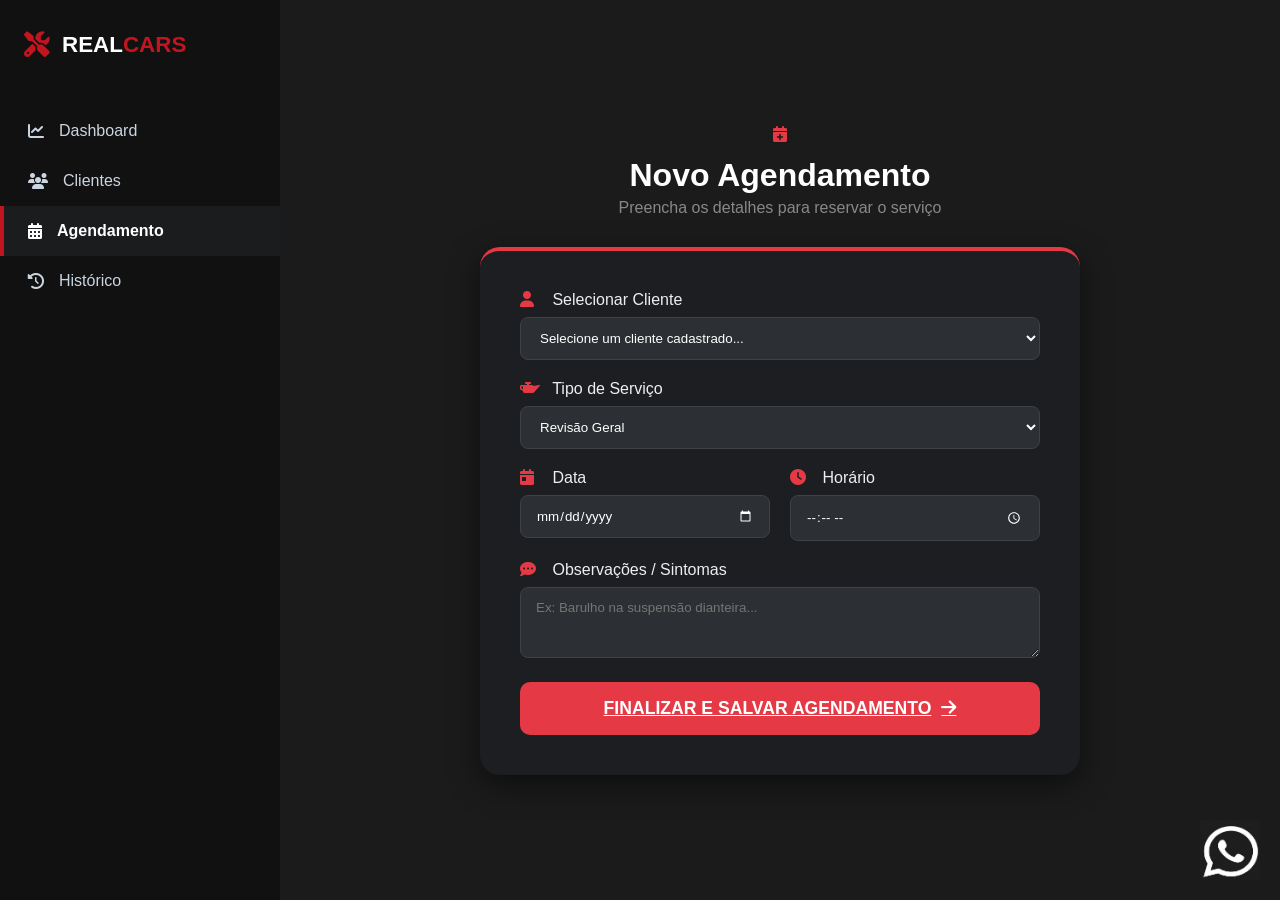
==== agendamento.html @ e295b148 "sei la" ====
<!DOCTYPE html>
<html lang="pt-br">
<head>
    <meta charset="UTF-8">
    <meta name="viewport" content="width=device-width, initial-scale=1.0">
    <title>Agendar Serviço - REAL CARS</title>
    <link rel="stylesheet" href="sidebar.css">
    <link rel="stylesheet" href="agendamento.css">
    <link rel="stylesheet" href="https://cdnjs.cloudflare.com/ajax/libs/font-awesome/6.4.0/css/all.min.css">
</head>
<body>
    <nav class="sidebar">
        <div class="logo-text-container">
            <i class="fas fa-tools logo-icon-red"></i>
            <h2>REAL<span>CARS</span></h2>
        </div>

        <ul>
            <li><a href="index.html"><i class="fas fa-chart-line"></i> Dashboard</a></li>
            <li><a href="cadastro.html"><i class="fas fa-users"></i> Clientes</a></li>
            <li><a href="agendamento.html" class="active"><i class="fas fa-calendar-alt"></i> Agendamento</a></li>
            <li><a href="historico.html"><i class="fas fa-history"></i> Histórico</a></li>
        </ul>
    </nav>

    <main>
        <div class="agendamento-content">
            <div class="header-page">
                <i class="fas fa-calendar-plus header-icon"></i>
                <h1>Novo Agendamento</h1>
                <p>Preencha os detalhes para reservar o serviço</p>
            </div>
            
            <div class="box-agendar">
                <div class="form-group">
                    <label><i class="fas fa-user"></i> Selecionar Cliente</label>
                    <select>
                        <option value="">Selecione um cliente cadastrado...</option>
                        <option>João Silva (Civic - PLK9090)</option>
                        <option>Maria Oliveira (Onix - ABC1234)</option>
                        <option>Murilo Grando (Fusca - AJI6154)</option>
                        <option>Arthur José (Porshe Cayene - RICH3647)</option>
                        <option>Maria Oliveira (Amarok - bomb6478)</option>
                    </select>
                </div>

                <div class="form-group">
                    <label><i class="fas fa-oil-can"></i> Tipo de Serviço</label>
                    <select>
                        <option>Revisão Geral</option>
                        <option>Troca de Óleo</option>
                        <option>Alinhamento e Balanceamento</option>
                        <option>Sistema de Freios</option>
                        <option>Outros (Descrever abaixo)</option>
                    </select>
                </div>

                <div class="form-row">
                    <div class="form-group">
                        <label><i class="fas fa-calendar-day"></i> Data</label>
                        <input type="date">
                    </div>
                    <div class="form-group">
                        <label><i class="fas fa-clock"></i> Horário</label>
                        <input type="time">
                    </div>
                </div>

                <div class="form-group">
                    <label><i class="fas fa-comment-dots"></i> Observações / Sintomas</label>
                    <textarea rows="3" placeholder="Ex: Barulho na suspensão dianteira..."></textarea>
                </div>

               <a href="historico.html" class="btn-confirmar">
    FINALIZAR E SALVAR AGENDAMENTO <i class="fas fa-arrow-right"></i>
</a>
            </div>
        </div>
    </main>
</body>
</html>
<a href="https://wa.me/5542999809581" target="_blank">
    <img src="unnamed.jpg" class="whatsapp-float" alt="WhatsApp">
</a>
---- sidebar.css ----
/* Configuração da Barra Lateral */
.sidebar {
    width: 280px;
    height: 100vh;
    background-color: #111111; /* Preto total igual à sua página clientes */
    padding: 2rem 0;
    position: fixed;
    left: 0;
    top: 0;
    display: flex;
    flex-direction: column;
}

/* Logo: Ícone + REALCARS */
.logo-text-container {
    display: flex;
    align-items: center;
    gap: 12px;
    padding: 0 1.5rem;
    margin-bottom: 3rem;
}

.logo-icon-red {
    color: #c31520; /* Vermelho padrão */
    font-size: 1.6rem;
}

.sidebar h2 {
    color: white;
    font-size: 1.4rem;
    font-family: sans-serif;
    margin: 0;
}

.sidebar h2 span {
    color: #c31520;
}

/* Links do Menu */
.sidebar ul {
    list-style: none;
    padding: 0;
}

.sidebar a {
    display: flex;
    align-items: center;
    gap: 15px;
    color: #cbd5e1;
    text-decoration: none;
    padding: 1rem 1.5rem;
    font-family: sans-serif;
    border-left: 4px solid transparent; /* Reserva espaço para a borda */
    transition: 0.3s;
}

/* Efeito Hover */
.sidebar a:hover {
    background-color: rgba(255, 255, 255, 0.05);
    color: #fff;
}

/* ESTADO ATIVO (O que você quer em todas) */
.sidebar a.active {
    background-color: #1a1c1e; /* Fundo do item selecionado */
    color: #ffffff !important;
    font-weight: bold;
    border-left: 4px solid #c31520; /* Bordinha vermelha reta na esquerda */
}
---- agendamento.css ----
* {
    margin: 0;
    padding: 0;
    box-sizing: border-box;
    font-family: 'Segoe UI', Tahoma, Geneva, Verdana, sans-serif;
}

body {
    background-color: #1b1b1b; /* Fundo escuro igual ao cadastro */
    color: white;
    display: flex;
}

main {
    margin-left: 280px; /* Espaço da sidebar */
    width: calc(100% - 280px);
    min-height: 100vh;
    display: flex;
    justify-content: center;
    align-items: center;
    padding: 40px;
}

.agendamento-content {
    width: 100%;
    max-width: 600px;
}

/* Cabeçalho */
.header-page {
    text-align: center;
    margin-bottom: 30px;
}

.header-icon {
    font-family: 'Poppins', sans-serif;
    color: #e63946;
    margin-bottom: 15px;
}

.header-page h1 {
    font-family: 'Inter', sans-serif;
    margin-bottom: 5px;
}

.header-page p {
    color: #888;
    font-size: 1rem;
}

/* Card Principal */
.box-agendar {
    background-color: #1c1e21;
    padding: 40px;
    border-radius: 20px;
    border-top: 4px solid #e63946; /* Borda iluminada igual ao cadastro */
    box-shadow: 0 10px 30px rgba(0, 0, 0, 0.5);
}

/* Campos de Formulário */
.form-group {
    margin-bottom: 20px;
}

.form-group label {
    display: block;
    margin-bottom: 8px;
    color: #eee;
    font-weight: 500;
}

.form-group label i {
    color: #e63946;
    margin-right: 8px;
    width: 20px;
}

.form-group input, 
.form-group select, 
.form-group textarea {
    width: 100%;
    padding: 12px 15px;
    background-color: #2c2f33;
    border: 1px solid #3e4247;
    border-radius: 8px;
    color: white;
    outline: none;
    transition: 0.3s;
}

.form-group input:focus, 
.form-group select:focus, 
.form-group textarea:focus {
    border-color: #e63946;
    background-color: #35393e;
}

/* Linha Dupla (Data e Hora) */
.form-row {
    display: flex;
    gap: 20px;
}

.form-row .form-group {
    flex: 1;
}

/* Botão de Confirmação */
.btn-confirmar {
    width: 100%;
    padding: 16px;
    background-color: #e63946;
    color: white;
    border: none;
    border-radius: 10px;
    font-size: 1.1rem;
    font-weight: bold;
    cursor: pointer;
    transition: 0.3s;
    display: flex;
    justify-content: center;
    align-items: center;
    gap: 10px;
    margin-top: 10px;
    text-transform: uppercase;
}

.btn-confirmar:hover {
    background-color: #ff4d5a;
    transform: translateY(-2px);
    box-shadow: 0 5px 15px rgba(230, 57, 70, 0.4);
}

/* Ajuste para inputs de data/hora no dark mode */
input[type="date"]::-webkit-calendar-picker-indicator,
input[type="time"]::-webkit-calendar-picker-indicator {
    filter: invert(1);
    cursor: pointer;
}
@keyframes fadeIn {
    from {
        opacity: 0;
        transform: translateY(20px);
        filter: blur(4px);
    }
    to {
        opacity: 1;
        transform: translateY(0);
        filter: blur(0);
    }
}

.agendamento-content {
    animation: fadeIn 0.6s ease-in-out forwards;
}

.form-group,
.form-row,
.btn-confirmar {
    opacity: 0;
    animation: fadeIn 0.5s ease-in-out forwards;
}


.form-group:nth-child(1) { animation-delay: 0.1s; }
.form-group:nth-child(2) { animation-delay: 0.2s; }
.form-row { animation-delay: 0.3s; }
.form-group:nth-child(4) { animation-delay: 0.4s; }
.btn-confirmar { animation-delay: 0.5s; }

.whatsapp-float {
    position: fixed;
    bottom: 20px;
    right: 20px;
    width: 60px;
    height: 60px;
    z-index: 9999;
    cursor: pointer;
    transition: 0.3s;
}

.whatsapp-float:hover {
    transform: scale(1.1);
}
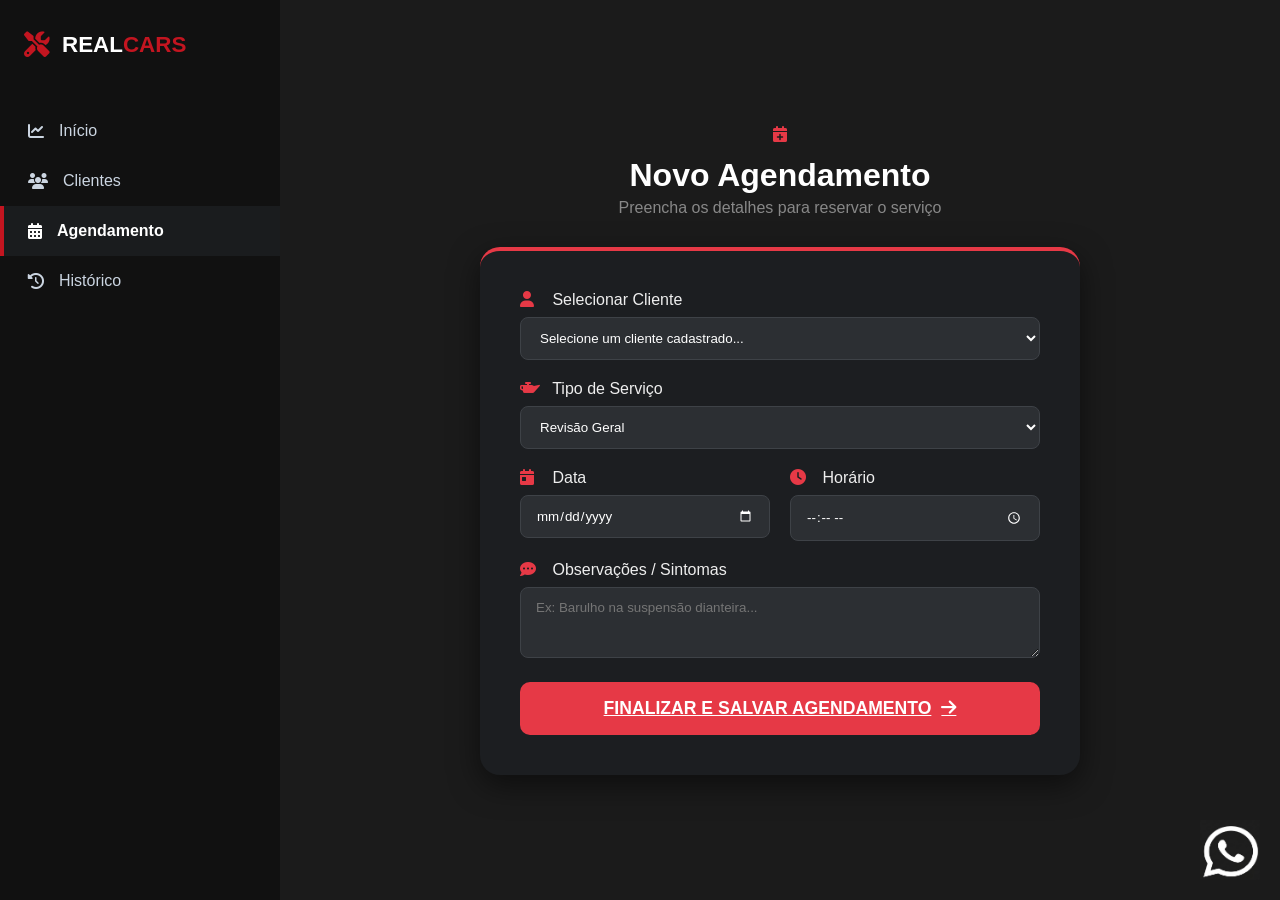
==== commit 2089eb80: "inicio" ====
--- a/agendamento.html
+++ b/agendamento.html
@@ -16,7 +16,7 @@
         </div>
 
         <ul>
-            <li><a href="index.html"><i class="fas fa-chart-line"></i> Dashboard</a></li>
+            <li><a href="index.html"><i class="fas fa-chart-line"></i> Início</a></li>
             <li><a href="cadastro.html"><i class="fas fa-users"></i> Clientes</a></li>
             <li><a href="agendamento.html" class="active"><i class="fas fa-calendar-alt"></i> Agendamento</a></li>
             <li><a href="historico.html"><i class="fas fa-history"></i> Histórico</a></li>
--- a/sidebar.css
+++ b/sidebar.css
@@ -1,8 +1,7 @@
-/* Configuração da Barra Lateral */
 .sidebar {
     width: 280px;
     height: 100vh;
-    background-color: #111111; /* Preto total igual à sua página clientes */
+    background-color: #111111;
     padding: 2rem 0;
     position: fixed;
     left: 0;
@@ -11,7 +10,6 @@
     flex-direction: column;
 }
 
-/* Logo: Ícone + REALCARS */
 .logo-text-container {
     display: flex;
     align-items: center;
@@ -21,7 +19,7 @@
 }
 
 .logo-icon-red {
-    color: #c31520; /* Vermelho padrão */
+    color: #c31520;
     font-size: 1.6rem;
 }
 
@@ -36,7 +34,6 @@
     color: #c31520;
 }
 
-/* Links do Menu */
 .sidebar ul {
     list-style: none;
     padding: 0;
@@ -50,20 +47,18 @@
     text-decoration: none;
     padding: 1rem 1.5rem;
     font-family: sans-serif;
-    border-left: 4px solid transparent; /* Reserva espaço para a borda */
+    border-left: 4px solid transparent;
     transition: 0.3s;
 }
 
-/* Efeito Hover */
 .sidebar a:hover {
     background-color: rgba(255, 255, 255, 0.05);
     color: #fff;
 }
 
-/* ESTADO ATIVO (O que você quer em todas) */
 .sidebar a.active {
-    background-color: #1a1c1e; /* Fundo do item selecionado */
+    background-color: #1a1c1e;
     color: #ffffff !important;
     font-weight: bold;
-    border-left: 4px solid #c31520; /* Bordinha vermelha reta na esquerda */
-}+    border-left: 4px solid #c31520;
+}
--- a/agendamento.css
+++ b/agendamento.css
@@ -2,17 +2,17 @@
     margin: 0;
     padding: 0;
     box-sizing: border-box;
-    font-family: 'Segoe UI', Tahoma, Geneva, Verdana, sans-serif;
+    font-family: 'Inter', sans-serif;
 }
 
 body {
-    background-color: #1b1b1b; /* Fundo escuro igual ao cadastro */
+    background-color: #1b1b1b;
     color: white;
     display: flex;
 }
 
 main {
-    margin-left: 280px; /* Espaço da sidebar */
+    margin-left: 280px;
     width: calc(100% - 280px);
     min-height: 100vh;
     display: flex;
@@ -24,9 +24,9 @@
 .agendamento-content {
     width: 100%;
     max-width: 600px;
+    animation: fadeIn 0.6s ease-in-out forwards;
 }
 
-/* Cabeçalho */
 .header-page {
     text-align: center;
     margin-bottom: 30px;
@@ -40,6 +40,7 @@
 
 .header-page h1 {
     font-family: 'Inter', sans-serif;
+    font-weight: 700;
     margin-bottom: 5px;
 }
 
@@ -48,16 +49,14 @@
     font-size: 1rem;
 }
 
-/* Card Principal */
 .box-agendar {
     background-color: #1c1e21;
     padding: 40px;
     border-radius: 20px;
-    border-top: 4px solid #e63946; /* Borda iluminada igual ao cadastro */
+    border-top: 4px solid #e63946;
     box-shadow: 0 10px 30px rgba(0, 0, 0, 0.5);
 }
 
-/* Campos de Formulário */
 .form-group {
     margin-bottom: 20px;
 }
@@ -75,8 +74,8 @@
     width: 20px;
 }
 
-.form-group input, 
-.form-group select, 
+.form-group input,
+.form-group select,
 .form-group textarea {
     width: 100%;
     padding: 12px 15px;
@@ -88,14 +87,13 @@
     transition: 0.3s;
 }
 
-.form-group input:focus, 
-.form-group select:focus, 
+.form-group input:focus,
+.form-group select:focus,
 .form-group textarea:focus {
     border-color: #e63946;
     background-color: #35393e;
 }
 
-/* Linha Dupla (Data e Hora) */
 .form-row {
     display: flex;
     gap: 20px;
@@ -105,7 +103,6 @@
     flex: 1;
 }
 
-/* Botão de Confirmação */
 .btn-confirmar {
     width: 100%;
     padding: 16px;
@@ -131,12 +128,12 @@
     box-shadow: 0 5px 15px rgba(230, 57, 70, 0.4);
 }
 
-/* Ajuste para inputs de data/hora no dark mode */
 input[type="date"]::-webkit-calendar-picker-indicator,
 input[type="time"]::-webkit-calendar-picker-indicator {
     filter: invert(1);
     cursor: pointer;
 }
+
 @keyframes fadeIn {
     from {
         opacity: 0;
@@ -150,10 +147,6 @@
     }
 }
 
-.agendamento-content {
-    animation: fadeIn 0.6s ease-in-out forwards;
-}
-
 .form-group,
 .form-row,
 .btn-confirmar {
@@ -161,12 +154,25 @@
     animation: fadeIn 0.5s ease-in-out forwards;
 }
 
+.form-group:nth-child(1) {
+    animation-delay: 0.1s;
+}
 
-.form-group:nth-child(1) { animation-delay: 0.1s; }
-.form-group:nth-child(2) { animation-delay: 0.2s; }
-.form-row { animation-delay: 0.3s; }
-.form-group:nth-child(4) { animation-delay: 0.4s; }
-.btn-confirmar { animation-delay: 0.5s; }
+.form-group:nth-child(2) {
+    animation-delay: 0.2s;
+}
+
+.form-row {
+    animation-delay: 0.3s;
+}
+
+.form-group:nth-child(4) {
+    animation-delay: 0.4s;
+}
+
+.btn-confirmar {
+    animation-delay: 0.5s;
+}
 
 .whatsapp-float {
     position: fixed;
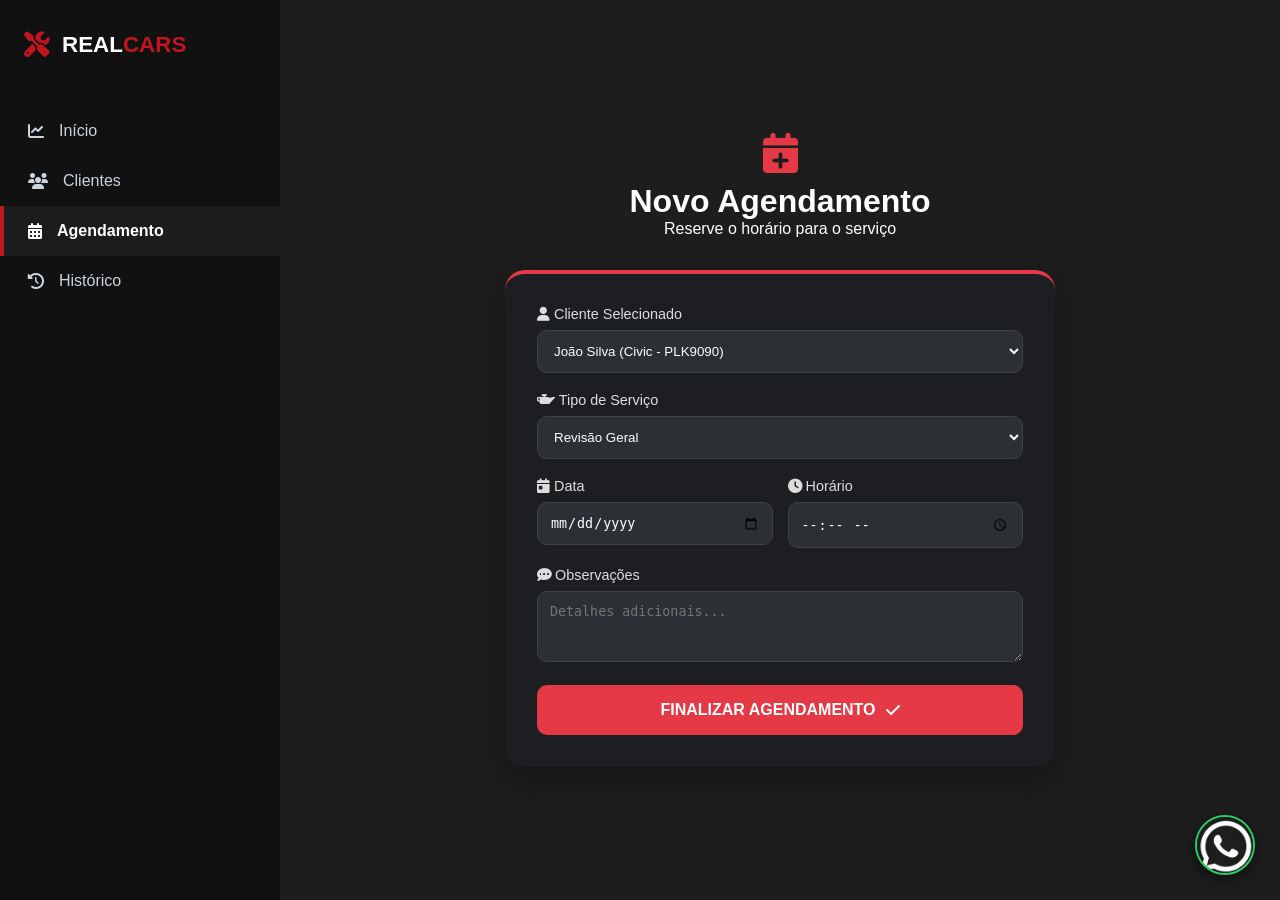
==== commit 1e2a6298: "testefront" ====
--- a/agendamento.html
+++ b/agendamento.html
@@ -5,6 +5,7 @@
     <meta name="viewport" content="width=device-width, initial-scale=1.0">
     <title>Agendar Serviço - REAL CARS</title>
     <link rel="stylesheet" href="sidebar.css">
+    <link rel="stylesheet" href="style.css">
     <link rel="stylesheet" href="agendamento.css">
     <link rel="stylesheet" href="https://cdnjs.cloudflare.com/ajax/libs/font-awesome/6.4.0/css/all.min.css">
 </head>
@@ -14,7 +15,6 @@
             <i class="fas fa-tools logo-icon-red"></i>
             <h2>REAL<span>CARS</span></h2>
         </div>
-
         <ul>
             <li><a href="index.html"><i class="fas fa-chart-line"></i> Início</a></li>
             <li><a href="cadastro.html"><i class="fas fa-users"></i> Clientes</a></li>
@@ -28,19 +28,15 @@
             <div class="header-page">
                 <i class="fas fa-calendar-plus header-icon"></i>
                 <h1>Novo Agendamento</h1>
-                <p>Preencha os detalhes para reservar o serviço</p>
+                <p>Reserve o horário para o serviço</p>
             </div>
             
             <div class="box-agendar">
                 <div class="form-group">
-                    <label><i class="fas fa-user"></i> Selecionar Cliente</label>
+                    <label><i class="fas fa-user"></i> Cliente Selecionado</label>
                     <select>
-                        <option value="">Selecione um cliente cadastrado...</option>
                         <option>João Silva (Civic - PLK9090)</option>
                         <option>Maria Oliveira (Onix - ABC1234)</option>
-                        <option>Murilo Grando (Fusca - AJI6154)</option>
-                        <option>Arthur José (Porshe Cayene - RICH3647)</option>
-                        <option>Maria Oliveira (Amarok - bomb6478)</option>
                     </select>
                 </div>
 
@@ -49,9 +45,7 @@
                     <select>
                         <option>Revisão Geral</option>
                         <option>Troca de Óleo</option>
-                        <option>Alinhamento e Balanceamento</option>
-                        <option>Sistema de Freios</option>
-                        <option>Outros (Descrever abaixo)</option>
+                        <option>Freios</option>
                     </select>
                 </div>
 
@@ -67,18 +61,19 @@
                 </div>
 
                 <div class="form-group">
-                    <label><i class="fas fa-comment-dots"></i> Observações / Sintomas</label>
-                    <textarea rows="3" placeholder="Ex: Barulho na suspensão dianteira..."></textarea>
+                    <label><i class="fas fa-comment-dots"></i> Observações</label>
+                    <textarea rows="3" placeholder="Detalhes adicionais..."></textarea>
                 </div>
 
-               <a href="historico.html" class="btn-confirmar">
-    FINALIZAR E SALVAR AGENDAMENTO <i class="fas fa-arrow-right"></i>
-</a>
+                <a href="historico.html" class="btn-confirmar">
+                    FINALIZAR AGENDAMENTO <i class="fas fa-check"></i>
+                </a>
             </div>
         </div>
     </main>
+
+    <a href="https://wa.me/5542999809581" target="_blank">
+        <img src="unnamed.jpg" class="whatsapp-float" alt="WhatsApp">
+    </a>
 </body>
-</html>
-<a href="https://wa.me/5542999809581" target="_blank">
-    <img src="unnamed.jpg" class="whatsapp-float" alt="WhatsApp">
-</a>
+</html>
--- a/sidebar.css
+++ b/sidebar.css
@@ -8,6 +8,7 @@
     top: 0;
     display: flex;
     flex-direction: column;
+    z-index: 1000;
 }
 
 .logo-text-container {
@@ -18,26 +19,10 @@
     margin-bottom: 3rem;
 }
 
-.logo-icon-red {
-    color: #c31520;
-    font-size: 1.6rem;
-}
-
-.sidebar h2 {
-    color: white;
-    font-size: 1.4rem;
-    font-family: sans-serif;
-    margin: 0;
-}
-
-.sidebar h2 span {
-    color: #c31520;
-}
-
-.sidebar ul {
-    list-style: none;
-    padding: 0;
-}
+.logo-icon-red { color: #c31520; font-size: 1.6rem; }
+.sidebar h2 { color: white; font-size: 1.4rem; margin: 0; }
+.sidebar h2 span { color: #c31520; }
+.sidebar ul { list-style: none; padding: 0; }
 
 .sidebar a {
     display: flex;
@@ -46,19 +31,35 @@
     color: #cbd5e1;
     text-decoration: none;
     padding: 1rem 1.5rem;
-    font-family: sans-serif;
     border-left: 4px solid transparent;
     transition: 0.3s;
 }
 
-.sidebar a:hover {
-    background-color: rgba(255, 255, 255, 0.05);
-    color: #fff;
-}
+.sidebar a:hover { background-color: rgba(255, 255, 255, 0.05); color: #fff; }
+.sidebar a.active { background-color: #1a1c1e; color: #ffffff !important; border-left: 4px solid #c31520; font-weight: bold; }
 
-.sidebar a.active {
-    background-color: #1a1c1e;
-    color: #ffffff !important;
-    font-weight: bold;
-    border-left: 4px solid #c31520;
-}
+@media (max-width: 768px) {
+    .sidebar {
+        width: 100% !important;
+        height: auto;
+        position: relative;
+        padding: 1rem 0;
+    }
+
+    .sidebar ul {
+        display: flex;
+        justify-content: center;
+        flex-wrap: wrap;
+    }
+
+    .sidebar a {
+        padding: 0.8rem;
+        font-size: 0.8rem;
+        flex-direction: column;
+        gap: 5px;
+        border-left: none;
+        border-bottom: 3px solid transparent;
+    }
+
+    .sidebar a.active { border-bottom: 3px solid #c31520; }
+}
--- a/style.css
+++ b/style.css
@@ -0,0 +1,173 @@
+* { 
+    margin: 0; 
+    padding: 0; 
+    box-sizing: border-box; 
+}
+
+body { 
+    font-family: 'Segoe UI', Arial, sans-serif; 
+    background-color: #1d1d1d;
+    color: white;
+    display: flex; 
+    min-height: 100vh;
+}
+
+main {
+    margin-left: 280px; 
+    width: calc(100% - 280px);
+    padding: 3rem;
+    flex-grow: 1;
+    transition: all 0.3s ease;
+}
+
+.header-dashboard {
+    margin-bottom: 40px;
+    position: relative;
+}
+
+.header-dashboard h1 { 
+    color: #ffffff; 
+    font-size: 2.2rem;
+    margin-bottom: 5px; 
+}
+
+.header-dashboard p {
+    color: #888;
+}
+
+/* CARDS RESPONSIVOS */
+.dashboard-cards { 
+    display: flex; 
+    gap: 25px; 
+    flex-wrap: wrap; 
+}
+
+.card {
+    background: #1c1e21;
+    padding: 2.5rem 1.5rem;
+    border-radius: 20px;
+    flex: 1;
+    min-width: 280px;
+    text-align: center;
+    position: relative;
+    transition: all 0.4s cubic-bezier(0.175, 0.885, 0.32, 1.275);
+    border-top: 4px solid #3b82f6;
+    box-shadow: 0 10px 20px rgba(0,0,0,0.3);
+    cursor: pointer;
+}
+
+.card-icon {
+    font-size: 1.5rem;
+    margin-bottom: 15px;
+    opacity: 0.7;
+}
+
+.card h3 { 
+    color: #888; 
+    font-size: 0.85rem; 
+    text-transform: uppercase; 
+    letter-spacing: 1px;
+}
+
+.card span { 
+    font-size: 3.5rem; 
+    font-weight: 900; 
+    display: block; 
+    margin-top: 10px; 
+    color: #ffffff; 
+}
+
+.card-azul { border-top-color: #3b82f6; }
+.card-azul .card-icon { color: #3b82f6; }
+.card-amarelo { border-top-color: #f59e0b; }
+.card-amarelo .card-icon { color: #f59e0b; }
+.card-verde { border-top-color: #10b981; }
+.card-verde .card-icon { color: #10b981; }
+
+.card:hover {
+    transform: translateY(-10px);
+    background-color: #25282c;
+}
+
+.card-hover-detalhes {
+    position: absolute;
+    top: 105%;
+    left: 50%;
+    transform: translateX(-50%) translateY(10px);
+    width: 90%; 
+    background-color: #2c2f33;
+    border-radius: 12px;
+    box-shadow: 0 15px 30px rgba(0,0,0,0.5);
+    padding: 15px;
+    opacity: 0;
+    visibility: hidden;
+    transition: all 0.3s ease;
+    z-index: 999;
+    border: 1px solid #3e4247;
+}
+
+.card:hover .card-hover-detalhes {
+    opacity: 1;
+    visibility: visible;
+    transform: translateX(-50%) translateY(0px);
+}
+
+.card-hover-detalhes h4 { font-size: 0.7rem; color: #e63946; margin-bottom: 10px; text-transform: uppercase; }
+.card-hover-detalhes ul { list-style: none; text-align: left; }
+.card-hover-detalhes li { font-size: 0.85rem; color: #ddd; padding: 6px 0; border-bottom: 1px solid #3e4247; display: flex; align-items: center; gap: 8px; }
+
+/* --- AJUSTE DO WHATSAPP (CORRIGIDO) --- */
+.whatsapp-float {
+    position: fixed;
+    bottom: 25px;
+    right: 25px;
+    width: 60px;
+    height: 60px;
+    z-index: 9999;
+    border-radius: 50%;
+    object-fit: cover; /* Impede que a imagem estique */
+    box-shadow: 0 4px 15px rgba(0,0,0,0.5);
+    border: 2px solid #25d366;
+    transition: transform 0.3s ease;
+}
+
+.whatsapp-float:hover {
+    transform: scale(1.1);
+}
+
+.logo-top-right {
+    position: absolute;
+    top: 0;
+    right: 0;
+}
+
+.logo-top-right img {
+    width: 150px;
+    height: auto;
+}
+
+/* --- MEDIA QUERIES --- */
+@media (max-width: 1024px) {
+    main { padding: 2rem; }
+    .logo-top-right img { width: 120px; }
+}
+
+@media (max-width: 768px) {
+    body { flex-direction: column; }
+    main {
+        margin-left: 0 !important;
+        width: 100% !important;
+        padding: 1.5rem;
+    }
+    .logo-top-right {
+        position: static;
+        margin-bottom: 20px;
+        text-align: center;
+    }
+    .whatsapp-float {
+        width: 50px;
+        height: 50px;
+        bottom: 15px;
+        right: 15px;
+    }
+}
--- a/agendamento.css
+++ b/agendamento.css
@@ -1,190 +1,41 @@
-* {
-    margin: 0;
-    padding: 0;
-    box-sizing: border-box;
-    font-family: 'Inter', sans-serif;
-}
-
-body {
-    background-color: #1b1b1b;
-    color: white;
-    display: flex;
-}
-
 main {
-    margin-left: 280px;
-    width: calc(100% - 280px);
-    min-height: 100vh;
     display: flex;
     justify-content: center;
     align-items: center;
-    padding: 40px;
+    padding: 2rem;
 }
 
-.agendamento-content {
-    width: 100%;
-    max-width: 600px;
-    animation: fadeIn 0.6s ease-in-out forwards;
-}
+.agendamento-content { width: 100%; max-width: 550px; }
 
-.header-page {
-    text-align: center;
-    margin-bottom: 30px;
-}
-
-.header-icon {
-    font-family: 'Poppins', sans-serif;
-    color: #e63946;
-    margin-bottom: 15px;
-}
-
-.header-page h1 {
-    font-family: 'Inter', sans-serif;
-    font-weight: 700;
-    margin-bottom: 5px;
-}
-
-.header-page p {
-    color: #888;
-    font-size: 1rem;
-}
+.header-page { text-align: center; margin-bottom: 2rem; }
+.header-icon { color: #e63946; font-size: 2.5rem; margin-bottom: 10px; }
+.header-page h1 { color: white; font-size: 2rem; }
 
 .box-agendar {
     background-color: #1c1e21;
-    padding: 40px;
+    padding: 2rem;
     border-radius: 20px;
     border-top: 4px solid #e63946;
-    box-shadow: 0 10px 30px rgba(0, 0, 0, 0.5);
+    box-shadow: 0 10px 30px rgba(0,0,0,0.3);
 }
 
-.form-group {
-    margin-bottom: 20px;
+.form-group { margin-bottom: 1.2rem; }
+label { display: block; margin-bottom: 8px; color: #ddd; font-size: 0.9rem; }
+
+select, input, textarea {
+    width: 100%; padding: 12px; background-color: #2c2f33; 
+    border: 1px solid #3e4247; border-radius: 10px; color: white; outline: none;
 }
 
-.form-group label {
-    display: block;
-    margin-bottom: 8px;
-    color: #eee;
-    font-weight: 500;
+.form-row { display: flex; gap: 15px; }
+.form-row .form-group { flex: 1; }
+
+.btn-confirmar {
+    width: 100%; padding: 1rem; background-color: #e63946; color: white;
+    text-align: center; text-decoration: none; border-radius: 10px; 
+    font-weight: bold; display: flex; justify-content: center; align-items: center; gap: 10px;
 }
 
-.form-group label i {
-    color: #e63946;
-    margin-right: 8px;
-    width: 20px;
-}
-
-.form-group input,
-.form-group select,
-.form-group textarea {
-    width: 100%;
-    padding: 12px 15px;
-    background-color: #2c2f33;
-    border: 1px solid #3e4247;
-    border-radius: 8px;
-    color: white;
-    outline: none;
-    transition: 0.3s;
-}
-
-.form-group input:focus,
-.form-group select:focus,
-.form-group textarea:focus {
-    border-color: #e63946;
-    background-color: #35393e;
-}
-
-.form-row {
-    display: flex;
-    gap: 20px;
-}
-
-.form-row .form-group {
-    flex: 1;
-}
-
-.btn-confirmar {
-    width: 100%;
-    padding: 16px;
-    background-color: #e63946;
-    color: white;
-    border: none;
-    border-radius: 10px;
-    font-size: 1.1rem;
-    font-weight: bold;
-    cursor: pointer;
-    transition: 0.3s;
-    display: flex;
-    justify-content: center;
-    align-items: center;
-    gap: 10px;
-    margin-top: 10px;
-    text-transform: uppercase;
-}
-
-.btn-confirmar:hover {
-    background-color: #ff4d5a;
-    transform: translateY(-2px);
-    box-shadow: 0 5px 15px rgba(230, 57, 70, 0.4);
-}
-
-input[type="date"]::-webkit-calendar-picker-indicator,
-input[type="time"]::-webkit-calendar-picker-indicator {
-    filter: invert(1);
-    cursor: pointer;
-}
-
-@keyframes fadeIn {
-    from {
-        opacity: 0;
-        transform: translateY(20px);
-        filter: blur(4px);
-    }
-    to {
-        opacity: 1;
-        transform: translateY(0);
-        filter: blur(0);
-    }
-}
-
-.form-group,
-.form-row,
-.btn-confirmar {
-    opacity: 0;
-    animation: fadeIn 0.5s ease-in-out forwards;
-}
-
-.form-group:nth-child(1) {
-    animation-delay: 0.1s;
-}
-
-.form-group:nth-child(2) {
-    animation-delay: 0.2s;
-}
-
-.form-row {
-    animation-delay: 0.3s;
-}
-
-.form-group:nth-child(4) {
-    animation-delay: 0.4s;
-}
-
-.btn-confirmar {
-    animation-delay: 0.5s;
-}
-
-.whatsapp-float {
-    position: fixed;
-    bottom: 20px;
-    right: 20px;
-    width: 60px;
-    height: 60px;
-    z-index: 9999;
-    cursor: pointer;
-    transition: 0.3s;
-}
-
-.whatsapp-float:hover {
-    transform: scale(1.1);
-}
+@media (max-width: 768px) {
+    .form-row { flex-direction: column; gap: 0; }
+}
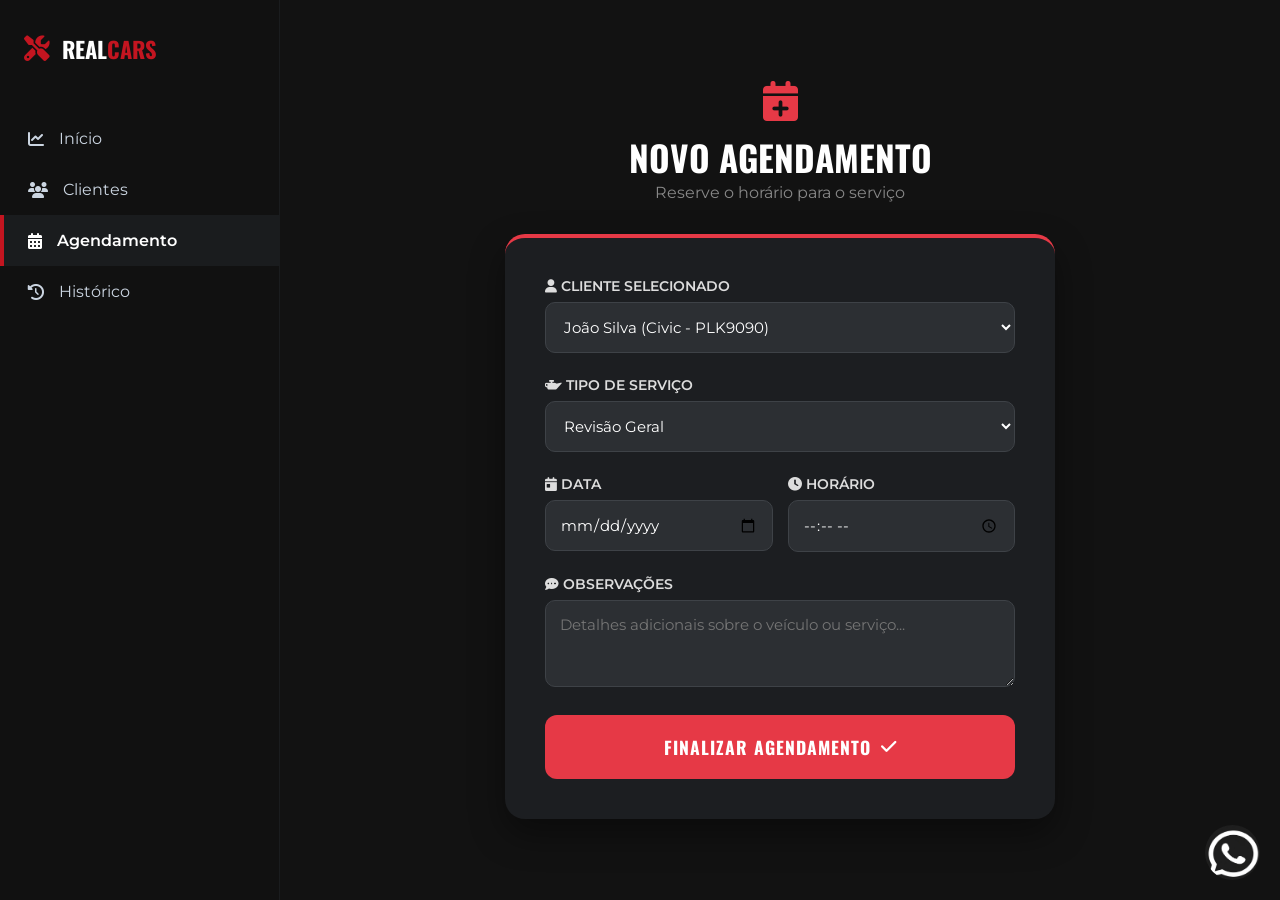
==== commit dbbc3ea7: "teste front" ====
--- a/agendamento.html
+++ b/agendamento.html
@@ -4,12 +4,16 @@
     <meta charset="UTF-8">
     <meta name="viewport" content="width=device-width, initial-scale=1.0">
     <title>Agendar Serviço - REAL CARS</title>
+    
     <link rel="stylesheet" href="sidebar.css">
     <link rel="stylesheet" href="style.css">
     <link rel="stylesheet" href="agendamento.css">
+    
     <link rel="stylesheet" href="https://cdnjs.cloudflare.com/ajax/libs/font-awesome/6.4.0/css/all.min.css">
+    <link href="https://fonts.googleapis.com/css2?family=Montserrat:wght@400;600&family=Oswald:wght@500;700&display=swap" rel="stylesheet">
 </head>
 <body>
+
     <nav class="sidebar">
         <div class="logo-text-container">
             <i class="fas fa-tools logo-icon-red"></i>
@@ -25,6 +29,7 @@
 
     <main>
         <div class="agendamento-content">
+            
             <div class="header-page">
                 <i class="fas fa-calendar-plus header-icon"></i>
                 <h1>Novo Agendamento</h1>
@@ -32,11 +37,13 @@
             </div>
             
             <div class="box-agendar">
+                
                 <div class="form-group">
                     <label><i class="fas fa-user"></i> Cliente Selecionado</label>
                     <select>
                         <option>João Silva (Civic - PLK9090)</option>
                         <option>Maria Oliveira (Onix - ABC1234)</option>
+                        <option>Murilo Grando (Fusca - AJI6154)</option>
                     </select>
                 </div>
 
@@ -45,7 +52,8 @@
                     <select>
                         <option>Revisão Geral</option>
                         <option>Troca de Óleo</option>
-                        <option>Freios</option>
+                        <option>Sistema de Freios</option>
+                        <option>Suspensão</option>
                     </select>
                 </div>
 
@@ -62,7 +70,7 @@
 
                 <div class="form-group">
                     <label><i class="fas fa-comment-dots"></i> Observações</label>
-                    <textarea rows="3" placeholder="Detalhes adicionais..."></textarea>
+                    <textarea rows="3" placeholder="Detalhes adicionais sobre o veículo ou serviço..."></textarea>
                 </div>
 
                 <a href="historico.html" class="btn-confirmar">
@@ -75,5 +83,6 @@
     <a href="https://wa.me/5542999809581" target="_blank">
         <img src="unnamed.jpg" class="whatsapp-float" alt="WhatsApp">
     </a>
+
 </body>
 </html>
--- a/sidebar.css
+++ b/sidebar.css
@@ -1,16 +1,19 @@
+/* --- ESTILO DA BARRA LATERAL (SIDEBAR) --- */
 .sidebar {
     width: 280px;
     height: 100vh;
     background-color: #111111;
     padding: 2rem 0;
-    position: fixed;
+    position: fixed; /* Mantém o menu fixo ao rolar a página */
     left: 0;
     top: 0;
     display: flex;
     flex-direction: column;
     z-index: 1000;
+    border-right: 1px solid #1a1c1e;
 }
 
+/* Container do Logotipo */
 .logo-text-container {
     display: flex;
     align-items: center;
@@ -19,10 +22,27 @@
     margin-bottom: 3rem;
 }
 
-.logo-icon-red { color: #c31520; font-size: 1.6rem; }
-.sidebar h2 { color: white; font-size: 1.4rem; margin: 0; }
-.sidebar h2 span { color: #c31520; }
-.sidebar ul { list-style: none; padding: 0; }
+.logo-icon-red { 
+    color: #c31520; 
+    font-size: 1.6rem; 
+}
+
+.sidebar h2 { 
+    color: white; 
+    font-size: 1.4rem; 
+    margin: 0; 
+    font-family: 'Oswald', sans-serif; /* Fonte robusta para a marca */
+}
+
+.sidebar h2 span { 
+    color: #c31520; 
+}
+
+/* Configuração da Lista de Links */
+.sidebar ul { 
+    list-style: none; 
+    padding: 0; 
+}
 
 .sidebar a {
     display: flex;
@@ -32,34 +52,61 @@
     text-decoration: none;
     padding: 1rem 1.5rem;
     border-left: 4px solid transparent;
-    transition: 0.3s;
+    transition: 0.3s ease;
+    font-family: 'Montserrat', sans-serif;
 }
 
-.sidebar a:hover { background-color: rgba(255, 255, 255, 0.05); color: #fff; }
-.sidebar a.active { background-color: #1a1c1e; color: #ffffff !important; border-left: 4px solid #c31520; font-weight: bold; }
+/* Efeito ao passar o mouse */
+.sidebar a:hover { 
+    background-color: rgba(255, 255, 255, 0.05); 
+    color: #fff; 
+}
 
+/* Estilo do link da página atual */
+.sidebar a.active { 
+    background-color: #1a1c1e; 
+    color: #ffffff !important; 
+    border-left: 4px solid #c31520; 
+    font-weight: 600; 
+}
+
+/* --- RESPONSIVIDADE (MOBILE) --- */
 @media (max-width: 768px) {
     .sidebar {
         width: 100% !important;
         height: auto;
-        position: relative;
-        padding: 1rem 0;
+        position: fixed; /* Mantém o menu no topo do celular */
+        padding: 0.5rem 0;
+        flex-direction: row;
+        justify-content: space-between;
+        align-items: center;
     }
+
+    .logo-text-container {
+        margin-bottom: 0;
+        padding: 0 1rem;
+    }
+
+    .sidebar h2 { font-size: 1.1rem; }
 
     .sidebar ul {
         display: flex;
-        justify-content: center;
-        flex-wrap: wrap;
+        justify-content: flex-end;
+        flex-wrap: nowrap;
     }
 
     .sidebar a {
         padding: 0.8rem;
-        font-size: 0.8rem;
-        flex-direction: column;
-        gap: 5px;
+        font-size: 0.7rem;
+        flex-direction: column; /* Ícone em cima do texto no celular */
+        gap: 3px;
         border-left: none;
         border-bottom: 3px solid transparent;
     }
 
-    .sidebar a.active { border-bottom: 3px solid #c31520; }
+    /* No mobile, o destaque da página ativa vai para a borda inferior */
+    .sidebar a.active { 
+        border-left: none;
+        border-bottom: 3px solid #c31520; 
+    }
 }
--- a/style.css
+++ b/style.css
@@ -1,17 +1,24 @@
+/* --- CONFIGURAÇÕES GERAIS E FONTES --- */
+@import url('https://fonts.googleapis.com/css2?family=Montserrat:wght@300;400;600&family=Oswald:wght@500;700&display=swap');
+
 * { 
     margin: 0; 
     padding: 0; 
     box-sizing: border-box; 
 }
 
+/* Configuração do corpo da página e layout lado a lado */
 body { 
-    font-family: 'Segoe UI', Arial, sans-serif; 
-    background-color: #1d1d1d;
+    font-family: 'Montserrat', sans-serif; 
+    background-color: #121212; 
     color: white;
     display: flex; 
+    flex-direction: row; 
     min-height: 100vh;
 }
 
+/* --- ESTRUTURA PRINCIPAL --- */
+/* Ajuste de margem para não ficar por baixo da sidebar lateral */
 main {
     margin-left: 280px; 
     width: calc(100% - 280px);
@@ -20,121 +27,26 @@
     transition: all 0.3s ease;
 }
 
+/* Cabeçalho do Dashboard */
 .header-dashboard {
     margin-bottom: 40px;
     position: relative;
 }
 
 .header-dashboard h1 { 
+    font-family: 'Oswald', sans-serif;
     color: #ffffff; 
-    font-size: 2.2rem;
-    margin-bottom: 5px; 
+    font-size: 2.8rem;
+    text-transform: uppercase;
+    letter-spacing: 2px;
 }
 
 .header-dashboard p {
     color: #888;
-}
-
-/* CARDS RESPONSIVOS */
-.dashboard-cards { 
-    display: flex; 
-    gap: 25px; 
-    flex-wrap: wrap; 
-}
-
-.card {
-    background: #1c1e21;
-    padding: 2.5rem 1.5rem;
-    border-radius: 20px;
-    flex: 1;
-    min-width: 280px;
-    text-align: center;
-    position: relative;
-    transition: all 0.4s cubic-bezier(0.175, 0.885, 0.32, 1.275);
-    border-top: 4px solid #3b82f6;
-    box-shadow: 0 10px 20px rgba(0,0,0,0.3);
-    cursor: pointer;
-}
-
-.card-icon {
-    font-size: 1.5rem;
-    margin-bottom: 15px;
-    opacity: 0.7;
-}
-
-.card h3 { 
-    color: #888; 
-    font-size: 0.85rem; 
-    text-transform: uppercase; 
-    letter-spacing: 1px;
-}
-
-.card span { 
-    font-size: 3.5rem; 
-    font-weight: 900; 
-    display: block; 
-    margin-top: 10px; 
-    color: #ffffff; 
-}
-
-.card-azul { border-top-color: #3b82f6; }
-.card-azul .card-icon { color: #3b82f6; }
-.card-amarelo { border-top-color: #f59e0b; }
-.card-amarelo .card-icon { color: #f59e0b; }
-.card-verde { border-top-color: #10b981; }
-.card-verde .card-icon { color: #10b981; }
-
-.card:hover {
-    transform: translateY(-10px);
-    background-color: #25282c;
-}
-
-.card-hover-detalhes {
-    position: absolute;
-    top: 105%;
-    left: 50%;
-    transform: translateX(-50%) translateY(10px);
-    width: 90%; 
-    background-color: #2c2f33;
-    border-radius: 12px;
-    box-shadow: 0 15px 30px rgba(0,0,0,0.5);
-    padding: 15px;
-    opacity: 0;
-    visibility: hidden;
-    transition: all 0.3s ease;
-    z-index: 999;
-    border: 1px solid #3e4247;
-}
-
-.card:hover .card-hover-detalhes {
-    opacity: 1;
-    visibility: visible;
-    transform: translateX(-50%) translateY(0px);
-}
-
-.card-hover-detalhes h4 { font-size: 0.7rem; color: #e63946; margin-bottom: 10px; text-transform: uppercase; }
-.card-hover-detalhes ul { list-style: none; text-align: left; }
-.card-hover-detalhes li { font-size: 0.85rem; color: #ddd; padding: 6px 0; border-bottom: 1px solid #3e4247; display: flex; align-items: center; gap: 8px; }
-
-/* --- AJUSTE DO WHATSAPP (CORRIGIDO) --- */
-.whatsapp-float {
-    position: fixed;
-    bottom: 25px;
-    right: 25px;
-    width: 60px;
-    height: 60px;
-    z-index: 9999;
-    border-radius: 50%;
-    object-fit: cover; /* Impede que a imagem estique */
-    box-shadow: 0 4px 15px rgba(0,0,0,0.5);
-    border: 2px solid #25d366;
-    transition: transform 0.3s ease;
-}
-
-.whatsapp-float:hover {
-    transform: scale(1.1);
-}
-
+    font-weight: 300;
+}
+
+/* Logo no canto superior direito */
 .logo-top-right {
     position: absolute;
     top: 0;
@@ -142,32 +54,153 @@
 }
 
 .logo-top-right img {
-    width: 150px;
+    width: 140px;
     height: auto;
 }
 
-/* --- MEDIA QUERIES --- */
-@media (max-width: 1024px) {
-    main { padding: 2rem; }
-    .logo-top-right img { width: 120px; }
-}
-
+/* --- CARDS DE MÉTRICAS --- */
+.dashboard-cards { 
+    display: flex; 
+    gap: 20px; 
+    flex-wrap: wrap; 
+}
+
+.card {
+    background: #1c1e21;
+    padding: 2rem 1.5rem;
+    border-radius: 20px;
+    flex: 1;
+    min-width: 200px;
+    text-align: center;
+    position: relative; 
+    transition: 0.3s;
+    border-bottom: 4px solid #3b82f6; 
+    cursor: help;
+}
+
+/* Estilo base para os balões de informação (Tooltips) */
+.card::after {
+    position: absolute;
+    bottom: 115%;
+    left: 50%;
+    transform: translateX(-50%) translateY(10px);
+    background: #2c2f33;
+    color: #fff;
+    padding: 12px;
+    border-radius: 10px;
+    font-size: 0.8rem;
+    text-align: left;
+    border: 1px solid #e63946;
+    opacity: 0;
+    visibility: hidden;
+    transition: 0.3s;
+    z-index: 100;
+    white-space: pre;
+    pointer-events: none;
+}
+
+/* Ativação do balão no hover */
+.card:hover::after { 
+    opacity: 1; 
+    visibility: visible; 
+    transform: translateX(-50%) translateY(0); 
+}
+
+/* Conteúdo específico de cada balão */
+.card-azul::after { content: "CLIENTES:\A • João Silva\A • Maria Oliveira\A • Murilo Grando"; }
+.card-amarelo::after { content: "PENDENTES:\A • Onix (Alinhamento)\A • Fusca (Freio)"; }
+.card-verde::after { content: "CONCLUÍDOS:\A • Civic (Óleo)\A • Cayenne (Revisão)"; }
+
+/* Cores das bordas dos cards */
+.card-azul { border-color: #3b82f6; }
+.card-amarelo { border-color: #f59e0b; }
+.card-verde { border-color: #10b981; }
+
+.card span { 
+    font-family: 'Oswald', sans-serif; 
+    font-size: 3rem; 
+    font-weight: 700; 
+}
+
+/* --- GRADE DE CONTEÚDO INFERIOR --- */
+/* Layout em duas colunas para o conteúdo de baixo */
+.dashboard-grid-bottom {
+    display: grid;
+    grid-template-columns: 1.5fr 1fr; 
+    gap: 25px;
+    margin-top: 30px;
+}
+
+.content-box {
+    background: #1c1e21;
+    border-radius: 20px;
+    padding: 20px;
+    border: 1px solid #2c2f33;
+}
+
+/* Itens da fila de serviços */
+.fila-item {
+    display: flex;
+    justify-content: space-between;
+    padding: 15px;
+    background: #25282c;
+    border-radius: 12px;
+    margin-bottom: 10px;
+}
+
+/* Etiquetas coloridas (Badges) */
+.badge { padding: 4px 10px; border-radius: 6px; font-size: 0.7rem; font-weight: 700; }
+.badge-amarelo { background: rgba(245, 158, 11, 0.2); color: #f59e0b; }
+.badge-azul { background: rgba(59, 130, 246, 0.2); color: #3b82f6; }
+.badge-verde { background: rgba(16, 185, 129, 0.2); color: #10b981; }
+
+/* Botões de atalho rápido */
+.atalhos { display: flex; flex-direction: column; gap: 10px; }
+.btn-atalho {
+    background: #2c2f33; color: white; text-decoration: none;
+    padding: 12px; border-radius: 10px; text-align: center; font-size: 0.9rem;
+    border: 1px solid #3e4247; transition: 0.3s;
+}
+.btn-atalho:hover { background: #e63946; }
+
+/* --- WHATSAPP FLUTUANTE --- */
+.whatsapp-float {
+    position: fixed;
+    bottom: 20px;
+    right: 20px;
+    width: 55px;
+    height: 55px;
+    border-radius: 50%;
+    z-index: 1000;
+}
+
+/* --- RESPONSIVIDADE --- */
+
+/* Ajuste para telas médias (tablets/laptops) */
+@media (max-width: 1100px) {
+    .dashboard-grid-bottom { grid-template-columns: 1fr; }
+}
+
+/* Ajuste para telas pequenas (celulares) */
 @media (max-width: 768px) {
-    body { flex-direction: column; }
+    body { flex-direction: column; } 
+
     main {
-        margin-left: 0 !important;
-        width: 100% !important;
+        margin-left: 0; 
+        width: 100%;
         padding: 1.5rem;
+        padding-top: 80px; 
     }
-    .logo-top-right {
-        position: static;
-        margin-bottom: 20px;
-        text-align: center;
+
+    .header-dashboard h1 { font-size: 2rem; }
+    
+    .logo-top-right { 
+        position: relative; 
+        display: block; 
+        margin-bottom: 20px; 
     }
-    .whatsapp-float {
-        width: 50px;
-        height: 50px;
-        bottom: 15px;
-        right: 15px;
-    }
+
+    .dashboard-cards { flex-direction: column; }
+    .card { width: 100%; }
+    .card::after { display: none; } /* Remove balões no mobile para evitar bugs de toque */
 }
--- a/agendamento.css
+++ b/agendamento.css
@@ -1,41 +1,143 @@
+/* --- CONFIGURAÇÃO DA PÁGINA DE AGENDAMENTO --- */
+
+/* Centralização do conteúdo na tela */
 main {
     display: flex;
     justify-content: center;
     align-items: center;
     padding: 2rem;
+    min-height: 100vh;
 }
 
-.agendamento-content { width: 100%; max-width: 550px; }
+.agendamento-content { 
+    width: 100%; 
+    max-width: 550px; 
+}
 
-.header-page { text-align: center; margin-bottom: 2rem; }
-.header-icon { color: #e63946; font-size: 2.5rem; margin-bottom: 10px; }
-.header-page h1 { color: white; font-size: 2rem; }
+/* Cabeçalho da Seção */
+.header-page { 
+    text-align: center; 
+    margin-bottom: 2rem; 
+}
 
+.header-icon { 
+    color: #e63946; 
+    font-size: 2.5rem; 
+    margin-bottom: 10px; 
+}
+
+.header-page h1 { 
+    font-family: 'Oswald', sans-serif;
+    color: white; 
+    font-size: 2.2rem; 
+    text-transform: uppercase;
+}
+
+.header-page p {
+    color: #888;
+    font-size: 1rem;
+}
+
+/* Caixa do Formulário */
 .box-agendar {
     background-color: #1c1e21;
-    padding: 2rem;
+    padding: 2.5rem;
     border-radius: 20px;
     border-top: 4px solid #e63946;
-    box-shadow: 0 10px 30px rgba(0,0,0,0.3);
+    box-shadow: 0 15px 35px rgba(0,0,0,0.4);
 }
 
-.form-group { margin-bottom: 1.2rem; }
-label { display: block; margin-bottom: 8px; color: #ddd; font-size: 0.9rem; }
-
-select, input, textarea {
-    width: 100%; padding: 12px; background-color: #2c2f33; 
-    border: 1px solid #3e4247; border-radius: 10px; color: white; outline: none;
+/* Grupos de Entrada */
+.form-group { 
+    margin-bottom: 1.5rem; 
 }
 
-.form-row { display: flex; gap: 15px; }
-.form-row .form-group { flex: 1; }
-
-.btn-confirmar {
-    width: 100%; padding: 1rem; background-color: #e63946; color: white;
-    text-align: center; text-decoration: none; border-radius: 10px; 
-    font-weight: bold; display: flex; justify-content: center; align-items: center; gap: 10px;
+label { 
+    display: block; 
+    margin-bottom: 8px; 
+    color: #ddd; 
+    font-size: 0.85rem; 
+    font-weight: 600;
+    text-transform: uppercase;
 }
 
+/* Estilização de Selects, Inputs e Textarea */
+select, 
+input, 
+textarea {
+    width: 100%; 
+    padding: 14px; 
+    background-color: #2c2f33; 
+    border: 1px solid #3e4247; 
+    border-radius: 10px; 
+    color: white; 
+    font-family: 'Montserrat', sans-serif;
+    font-size: 0.95rem;
+    outline: none;
+    transition: 0.3s ease;
+}
+
+select:focus, 
+input:focus, 
+textarea:focus {
+    border-color: #e63946;
+    background-color: #32363b;
+}
+
+/* Layout em linha para Data e Hora */
+.form-row { 
+    display: flex; 
+    gap: 15px; 
+}
+
+.form-row .form-group { 
+    flex: 1; 
+}
+
+/* Botão de Confirmação */
+.btn-confirmar {
+    display: flex; 
+    justify-content: center; 
+    align-items: center; 
+    gap: 10px;
+    width: 100%; 
+    padding: 1.2rem; 
+    background-color: #e63946; 
+    color: white;
+    text-align: center; 
+    text-decoration: none; 
+    border-radius: 12px; 
+    font-family: 'Oswald', sans-serif;
+    font-weight: 700;
+    font-size: 1.1rem;
+    text-transform: uppercase;
+    letter-spacing: 1px;
+    transition: 0.4s ease;
+    margin-top: 10px;
+}
+
+.btn-confirmar:hover {
+    background-color: #c31520;
+    transform: translateY(-3px);
+    box-shadow: 0 10px 20px rgba(230, 57, 70, 0.3);
+}
+
+/* --- RESPONSIVIDADE --- */
 @media (max-width: 768px) {
-    .form-row { flex-direction: column; gap: 0; }
+    main {
+        padding-top: 100px; /* Espaço para o menu mobile */
+    }
+
+    .box-agendar {
+        padding: 1.5rem;
+    }
+
+    .form-row { 
+        flex-direction: column; 
+        gap: 0; 
+    }
+
+    .header-page h1 {
+        font-size: 1.8rem;
+    }
 }
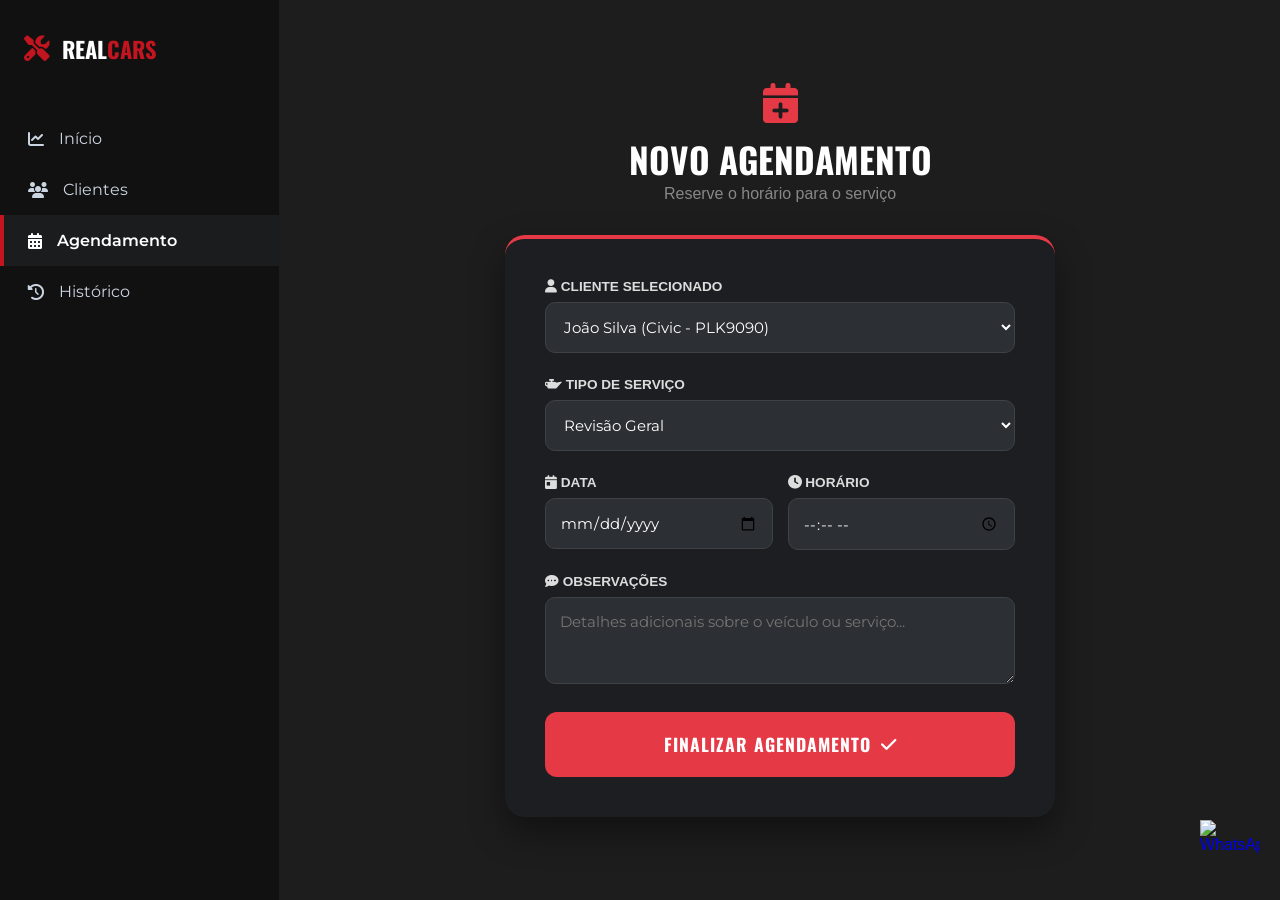
==== commit f966f50c: "alterações em geral" ====
--- a/agendamento.html
+++ b/agendamento.html
@@ -44,6 +44,9 @@
                         <option>João Silva (Civic - PLK9090)</option>
                         <option>Maria Oliveira (Onix - ABC1234)</option>
                         <option>Murilo Grando (Fusca - AJI6154)</option>
+                        <option>Dionatan Inhoato (BMW X% - CRFE4587)</option>
+                        <option>Athur Luiz (Brasilia - AJI154)</option>
+
                     </select>
                 </div>
 
@@ -54,6 +57,7 @@
                         <option>Troca de Óleo</option>
                         <option>Sistema de Freios</option>
                         <option>Suspensão</option>
+                        <option>Outros (Descrever abaixo)</option>
                     </select>
                 </div>
 
--- a/sidebar.css
+++ b/sidebar.css
@@ -4,13 +4,14 @@
     height: 100vh;
     background-color: #111111;
     padding: 2rem 0;
-    position: fixed; /* Mantém o menu fixo ao rolar a página */
+    position: fixed;
     left: 0;
     top: 0;
     display: flex;
     flex-direction: column;
     z-index: 1000;
     border-right: 1px solid #1a1c1e;
+    transition: all 0.3s ease;
 }
 
 /* Container do Logotipo */
@@ -31,14 +32,14 @@
     color: white; 
     font-size: 1.4rem; 
     margin: 0; 
-    font-family: 'Oswald', sans-serif; /* Fonte robusta para a marca */
+    font-family: 'Oswald', sans-serif;
 }
 
 .sidebar h2 span { 
     color: #c31520; 
 }
 
-/* Configuração da Lista de Links */
+/* Lista de Navegação */
 .sidebar ul { 
     list-style: none; 
     padding: 0; 
@@ -56,13 +57,11 @@
     font-family: 'Montserrat', sans-serif;
 }
 
-/* Efeito ao passar o mouse */
 .sidebar a:hover { 
     background-color: rgba(255, 255, 255, 0.05); 
     color: #fff; 
 }
 
-/* Estilo do link da página atual */
 .sidebar a.active { 
     background-color: #1a1c1e; 
     color: #ffffff !important; 
@@ -74,37 +73,35 @@
 @media (max-width: 768px) {
     .sidebar {
         width: 100% !important;
-        height: auto;
-        position: fixed; /* Mantém o menu no topo do celular */
+        height: auto; /* Deixa de ocupar a tela toda */
+        position: fixed; /* Fixa no topo */
         padding: 0.5rem 0;
-        flex-direction: row;
-        justify-content: space-between;
-        align-items: center;
+        flex-direction: column; /* Mantém coluna ou muda para linha se preferir */
+        border-right: none;
+        border-bottom: 1px solid #1a1c1e;
     }
 
     .logo-text-container {
-        margin-bottom: 0;
-        padding: 0 1rem;
+        margin-bottom: 0.5rem;
+        justify-content: center;
     }
-
-    .sidebar h2 { font-size: 1.1rem; }
 
     .sidebar ul {
         display: flex;
-        justify-content: flex-end;
-        flex-wrap: nowrap;
+        justify-content: center;
+        width: 100%;
     }
 
     .sidebar a {
         padding: 0.8rem;
-        font-size: 0.7rem;
-        flex-direction: column; /* Ícone em cima do texto no celular */
-        gap: 3px;
+        font-size: 0.75rem;
+        flex-direction: column; /* Ícone sobre o texto */
+        gap: 5px;
         border-left: none;
-        border-bottom: 3px solid transparent;
+        text-align: center;
+        flex: 1; /* Distribui os botões igualmente */
     }
 
-    /* No mobile, o destaque da página ativa vai para a borda inferior */
     .sidebar a.active { 
         border-left: none;
         border-bottom: 3px solid #c31520; 
--- a/style.css
+++ b/style.css
@@ -1,206 +1,174 @@
-/* --- CONFIGURAÇÕES GERAIS E FONTES --- */
-@import url('https://fonts.googleapis.com/css2?family=Montserrat:wght@300;400;600&family=Oswald:wght@500;700&display=swap');
+* { margin: 0; padding: 0; box-sizing: border-box; }
 
-* { 
-    margin: 0; 
-    padding: 0; 
-    box-sizing: border-box; 
+body { 
+    font-family: 'Segoe UI', Arial, sans-serif; 
+    background-color: #1d1d1d;
+    color: white;
+    display: flex; 
 }
 
-/* Configuração do corpo da página e layout lado a lado */
-body { 
-    font-family: 'Montserrat', sans-serif; 
-    background-color: #121212; 
-    color: white;
-    display: flex; 
-    flex-direction: row; 
-    min-height: 100vh;
-}
-
-/* --- ESTRUTURA PRINCIPAL --- */
-/* Ajuste de margem para não ficar por baixo da sidebar lateral */
 main {
     margin-left: 280px; 
     width: calc(100% - 280px);
     padding: 3rem;
-    flex-grow: 1;
-    transition: all 0.3s ease;
+    min-height: 100vh;
 }
 
-/* Cabeçalho do Dashboard */
 .header-dashboard {
     margin-bottom: 40px;
-    position: relative;
 }
 
 .header-dashboard h1 { 
-    font-family: 'Oswald', sans-serif;
     color: #ffffff; 
-    font-size: 2.8rem;
-    text-transform: uppercase;
-    letter-spacing: 2px;
+    font-size: 2.2rem;
+    margin-bottom: 5px; 
 }
 
 .header-dashboard p {
     color: #888;
-    font-weight: 300;
 }
 
-/* Logo no canto superior direito */
-.logo-top-right {
-    position: absolute;
-    top: 0;
-    right: 0;
-}
-
-.logo-top-right img {
-    width: 140px;
-    height: auto;
-}
-
-/* --- CARDS DE MÉTRICAS --- */
 .dashboard-cards { 
     display: flex; 
-    gap: 20px; 
-    flex-wrap: wrap; 
+    gap: 25px; 
 }
 
 .card {
     background: #1c1e21;
-    padding: 2rem 1.5rem;
+    padding: 2.5rem 1.5rem;
     border-radius: 20px;
     flex: 1;
-    min-width: 200px;
     text-align: center;
-    position: relative; 
-    transition: 0.3s;
-    border-bottom: 4px solid #3b82f6; 
-    cursor: help;
+    position: relative;
+    transition: all 0.4s cubic-bezier(0.175, 0.885, 0.32, 1.275);
+    border-top: 4px solid #3b82f6;
+    box-shadow: 0 10px 20px rgba(0,0,0,0.3);
+    cursor: pointer;
 }
 
-/* Estilo base para os balões de informação (Tooltips) */
-.card::after {
+.card-icon {
+    font-size: 1.5rem;
+    margin-bottom: 15px;
+    opacity: 0.7;
+}
+
+.card h3 { 
+    color: #888; 
+    font-size: 0.85rem; 
+    text-transform: uppercase; 
+    letter-spacing: 1px;
+}
+
+.card span { 
+    font-size: 3.5rem; 
+    font-weight: 900; 
+    display: block; 
+    margin-top: 10px; 
+    color: #ffffff; 
+}
+
+.card-azul { border-top-color: #3b82f6; }
+.card-azul .card-icon { color: #3b82f6; }
+
+.card-amarelo { border-top-color: #f59e0b; }
+.card-amarelo .card-icon { color: #f59e0b; }
+
+.card-verde { border-top-color: #10b981; }
+.card-verde .card-icon { color: #10b981; }
+
+.card:hover {
+    transform: translateY(-10px);
+    background-color: #25282c;
+}
+
+.card-hover-detalhes {
     position: absolute;
-    bottom: 115%;
+    top: 105%;
     left: 50%;
     transform: translateX(-50%) translateY(10px);
-    background: #2c2f33;
-    color: #fff;
-    padding: 12px;
-    border-radius: 10px;
-    font-size: 0.8rem;
-    text-align: left;
-    border: 1px solid #e63946;
+    width: 90%; 
+    background-color: #2c2f33;
+    border-radius: 12px;
+    box-shadow: 0 15px 30px rgba(0,0,0,0.5);
+    padding: 15px;
     opacity: 0;
     visibility: hidden;
-    transition: 0.3s;
-    z-index: 100;
-    white-space: pre;
-    pointer-events: none;
+    transition: all 0.3s ease;
+    z-index: 999;
+    border: 1px solid #3e4247;
 }
 
-/* Ativação do balão no hover */
-.card:hover::after { 
-    opacity: 1; 
-    visibility: visible; 
-    transform: translateX(-50%) translateY(0); 
+.card-hover-detalhes::after {
+    content: '';
+    position: absolute;
+    bottom: 100%;
+    left: 50%;
+    transform: translateX(-50%);
+    border-width: 8px;
+    border-style: solid;
+    border-color: transparent transparent #2c2f33 transparent;
 }
 
-/* Conteúdo específico de cada balão */
-.card-azul::after { content: "CLIENTES:\A • João Silva\A • Maria Oliveira\A • Murilo Grando"; }
-.card-amarelo::after { content: "PENDENTES:\A • Onix (Alinhamento)\A • Fusca (Freio)"; }
-.card-verde::after { content: "CONCLUÍDOS:\A • Civic (Óleo)\A • Cayenne (Revisão)"; }
-
-/* Cores das bordas dos cards */
-.card-azul { border-color: #3b82f6; }
-.card-amarelo { border-color: #f59e0b; }
-.card-verde { border-color: #10b981; }
-
-.card span { 
-    font-family: 'Oswald', sans-serif; 
-    font-size: 3rem; 
-    font-weight: 700; 
+.card:hover .card-hover-detalhes {
+    opacity: 1;
+    visibility: visible;
+    transform: translateX(-50%) translateY(0px);
 }
 
-/* --- GRADE DE CONTEÚDO INFERIOR --- */
-/* Layout em duas colunas para o conteúdo de baixo */
-.dashboard-grid-bottom {
-    display: grid;
-    grid-template-columns: 1.5fr 1fr; 
-    gap: 25px;
-    margin-top: 30px;
+.card-hover-detalhes h4 {
+    font-size: 0.7rem;
+    color: #e63946;
+    margin-bottom: 10px;
+    text-transform: uppercase;
 }
 
-.content-box {
-    background: #1c1e21;
-    border-radius: 20px;
-    padding: 20px;
-    border: 1px solid #2c2f33;
+.card-hover-detalhes ul {
+    list-style: none;
+    text-align: left;
 }
 
-/* Itens da fila de serviços */
-.fila-item {
+.card-hover-detalhes li {
+    font-size: 0.85rem;
+    color: #ddd;
+    padding: 6px 0;
+    border-bottom: 1px solid #3e4247;
     display: flex;
-    justify-content: space-between;
-    padding: 15px;
-    background: #25282c;
-    border-radius: 12px;
-    margin-bottom: 10px;
+    align-items: center;
+    gap: 8px;
 }
 
-/* Etiquetas coloridas (Badges) */
-.badge { padding: 4px 10px; border-radius: 6px; font-size: 0.7rem; font-weight: 700; }
-.badge-amarelo { background: rgba(245, 158, 11, 0.2); color: #f59e0b; }
-.badge-azul { background: rgba(59, 130, 246, 0.2); color: #3b82f6; }
-.badge-verde { background: rgba(16, 185, 129, 0.2); color: #10b981; }
+.card-hover-detalhes li::before {
+    content: '•';
+    color: #e63946;
+}
 
-/* Botões de atalho rápido */
-.atalhos { display: flex; flex-direction: column; gap: 10px; }
-.btn-atalho {
-    background: #2c2f33; color: white; text-decoration: none;
-    padding: 12px; border-radius: 10px; text-align: center; font-size: 0.9rem;
-    border: 1px solid #3e4247; transition: 0.3s;
-}
-.btn-atalho:hover { background: #e63946; }
+.card-hover-detalhes li:last-child { border-bottom: none; }
 
-/* --- WHATSAPP FLUTUANTE --- */
 .whatsapp-float {
     position: fixed;
     bottom: 20px;
     right: 20px;
-    width: 55px;
-    height: 55px;
-    border-radius: 50%;
-    z-index: 1000;
+    width: 60px;
+    height: 60px;
+    z-index: 9999;
+    cursor: pointer;
+    transition: 0.3s;
 }
 
-/* --- RESPONSIVIDADE --- */
-
-/* Ajuste para telas médias (tablets/laptops) */
-@media (max-width: 1100px) {
-    .dashboard-grid-bottom { grid-template-columns: 1fr; }
+.whatsapp-float:hover {
+    transform: scale(1.1);
 }
 
-/* Ajuste para telas pequenas (celulares) */
-@media (max-width: 768px) {
-    body { flex-direction: column; } 
+.logo-top-right {
+    position: fixed;
+    top: 20px;
+    right: 0px;
+    z-index: 999;
+}
 
-    main {
-        margin-left: 0; 
-        width: 100%;
-        padding: 1.5rem;
-        padding-top: 80px; 
-    }
+.logo-top-right img {
+    width: 200px;
+    height: auto;
+}
 
-    .header-dashboard h1 { font-size: 2rem; }
-    
-    .logo-top-right { 
-        position: relative; 
-        display: block; 
-        margin-bottom: 20px; 
-    }
 
-    .dashboard-cards { flex-direction: column; }
-    .card { width: 100%; }
-    .card::after { display: none; } /* Remove balões no mobile para evitar bugs de toque */
-}
--- a/agendamento.css
+++ b/agendamento.css
@@ -140,4 +140,20 @@
     .header-page h1 {
         font-size: 1.8rem;
     }
-}+}
+
+.box-agendar {
+    animation: aparecerBox 1s ease;
+}
+
+@keyframes aparecerBox {
+    from {
+        opacity: 0;
+        transform: scale(0.95);
+    }
+
+    to {
+        opacity: 1;
+        transform: scale(1);
+    }
+}
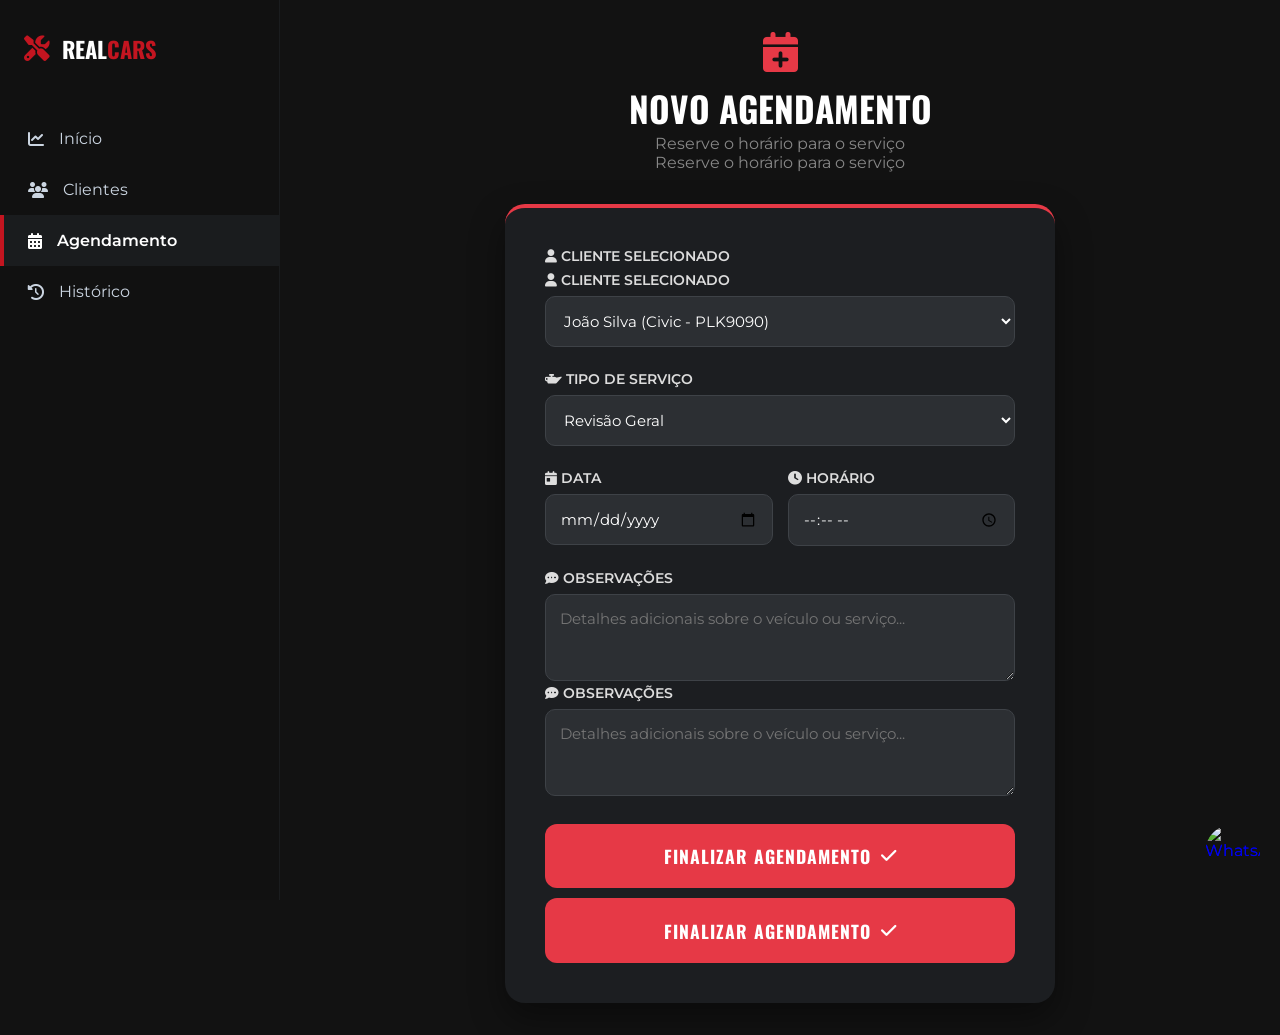
==== commit 24352ae6: "conflito" ====
--- a/agendamento.html
+++ b/agendamento.html
@@ -5,14 +5,19 @@
     <meta name="viewport" content="width=device-width, initial-scale=1.0">
     <title>Agendar Serviço - REAL CARS</title>
     
+    
     <link rel="stylesheet" href="sidebar.css">
+    <link rel="stylesheet" href="style.css">
     <link rel="stylesheet" href="style.css">
     <link rel="stylesheet" href="agendamento.css">
     
+    
     <link rel="stylesheet" href="https://cdnjs.cloudflare.com/ajax/libs/font-awesome/6.4.0/css/all.min.css">
+    <link href="https://fonts.googleapis.com/css2?family=Montserrat:wght@400;600&family=Oswald:wght@500;700&display=swap" rel="stylesheet">
     <link href="https://fonts.googleapis.com/css2?family=Montserrat:wght@400;600&family=Oswald:wght@500;700&display=swap" rel="stylesheet">
 </head>
 <body>
+
 
     <nav class="sidebar">
         <div class="logo-text-container">
@@ -30,15 +35,19 @@
     <main>
         <div class="agendamento-content">
             
+            
             <div class="header-page">
                 <i class="fas fa-calendar-plus header-icon"></i>
                 <h1>Novo Agendamento</h1>
+                <p>Reserve o horário para o serviço</p>
                 <p>Reserve o horário para o serviço</p>
             </div>
             
             <div class="box-agendar">
                 
+                
                 <div class="form-group">
+                    <label><i class="fas fa-user"></i> Cliente Selecionado</label>
                     <label><i class="fas fa-user"></i> Cliente Selecionado</label>
                     <select>
                         <option>João Silva (Civic - PLK9090)</option>
@@ -75,8 +84,13 @@
                 <div class="form-group">
                     <label><i class="fas fa-comment-dots"></i> Observações</label>
                     <textarea rows="3" placeholder="Detalhes adicionais sobre o veículo ou serviço..."></textarea>
+                    <label><i class="fas fa-comment-dots"></i> Observações</label>
+                    <textarea rows="3" placeholder="Detalhes adicionais sobre o veículo ou serviço..."></textarea>
                 </div>
 
+                <a href="historico.html" class="btn-confirmar">
+                    FINALIZAR AGENDAMENTO <i class="fas fa-check"></i>
+                </a>
                 <a href="historico.html" class="btn-confirmar">
                     FINALIZAR AGENDAMENTO <i class="fas fa-check"></i>
                 </a>
@@ -88,5 +102,11 @@
         <img src="unnamed.jpg" class="whatsapp-float" alt="WhatsApp">
     </a>
 
+    <a href="https://wa.me/5542999809581" target="_blank">
+        <img src="unnamed.jpg" class="whatsapp-float" alt="WhatsApp">
+    </a>
+
+</body>
+</html>
 </body>
 </html>
--- a/style.css
+++ b/style.css
@@ -1,174 +1,295 @@
-* { margin: 0; padding: 0; box-sizing: border-box; }
+/* --- CONFIGURAÇÕES GERAIS E FONTES --- */
+@import url('https://fonts.googleapis.com/css2?family=Montserrat:wght@300;400;600&family=Oswald:wght@500;700&display=swap');
+
+* { 
+    margin: 0; 
+    padding: 0; 
+    box-sizing: border-box; 
+}
 
 body { 
-    font-family: 'Segoe UI', Arial, sans-serif; 
-    background-color: #1d1d1d;
+    font-family: 'Montserrat', sans-serif; 
+    background-color: #121212; 
     color: white;
     display: flex; 
-}
-
+    flex-direction: row; 
+    min-height: 100vh;
+}
+
+/* --- ESTRUTURA PRINCIPAL --- */
 main {
-    margin-left: 280px; 
+    margin-left: 280px; /* Espaço da sidebar no desktop */
     width: calc(100% - 280px);
     padding: 3rem;
-    min-height: 100vh;
-}
-
+    flex-grow: 1;
+    transition: all 0.3s ease;
+}
+
+/* Cabeçalho do Dashboard */
 .header-dashboard {
     margin-bottom: 40px;
+    position: relative;
 }
 
 .header-dashboard h1 { 
+    font-family: 'Oswald', sans-serif;
     color: #ffffff; 
-    font-size: 2.2rem;
-    margin-bottom: 5px; 
+    font-size: 2.8rem;
+    text-transform: uppercase;
+    letter-spacing: 2px;
 }
 
 .header-dashboard p {
     color: #888;
-}
-
+    font-weight: 300;
+}
+
+/* Logo no canto superior direito (Desktop) */
+.logo-top-right {
+    position: absolute;
+    top: 0;
+    right: 0;
+}
+
+.logo-top-right img {
+    width: 140px;
+    height: auto;
+}
+
+/* --- CARDS DE MÉTRICAS --- */
 .dashboard-cards { 
     display: flex; 
-    gap: 25px; 
+    gap: 20px; 
+    flex-wrap: wrap; 
 }
 
 .card {
     background: #1c1e21;
-    padding: 2.5rem 1.5rem;
+    padding: 2rem 1.5rem;
     border-radius: 20px;
     flex: 1;
+    min-width: 200px;
     text-align: center;
-    position: relative;
-    transition: all 0.4s cubic-bezier(0.175, 0.885, 0.32, 1.275);
-    border-top: 4px solid #3b82f6;
-    box-shadow: 0 10px 20px rgba(0,0,0,0.3);
-    cursor: pointer;
-}
-
-.card-icon {
-    font-size: 1.5rem;
-    margin-bottom: 15px;
-    opacity: 0.7;
-}
-
-.card h3 { 
-    color: #888; 
-    font-size: 0.85rem; 
-    text-transform: uppercase; 
-    letter-spacing: 1px;
-}
-
-.card span { 
-    font-size: 3.5rem; 
-    font-weight: 900; 
-    display: block; 
-    margin-top: 10px; 
-    color: #ffffff; 
-}
-
-.card-azul { border-top-color: #3b82f6; }
-.card-azul .card-icon { color: #3b82f6; }
-
-.card-amarelo { border-top-color: #f59e0b; }
-.card-amarelo .card-icon { color: #f59e0b; }
-
-.card-verde { border-top-color: #10b981; }
-.card-verde .card-icon { color: #10b981; }
-
-.card:hover {
-    transform: translateY(-10px);
-    background-color: #25282c;
-}
-
-.card-hover-detalhes {
+    position: relative; 
+    transition: 0.3s;
+    border-bottom: 4px solid #3b82f6; 
+    cursor: help;
+}
+
+/* Tooltips (Balões de Informação) */
+.card::after {
     position: absolute;
-    top: 105%;
+    bottom: 115%;
     left: 50%;
     transform: translateX(-50%) translateY(10px);
-    width: 90%; 
-    background-color: #2c2f33;
-    border-radius: 12px;
-    box-shadow: 0 15px 30px rgba(0,0,0,0.5);
-    padding: 15px;
+    background: #2c2f33;
+    color: #fff;
+    padding: 12px;
+    border-radius: 10px;
+    font-size: 0.8rem;
+    text-align: left;
+    border: 1px solid #e63946;
     opacity: 0;
     visibility: hidden;
-    transition: all 0.3s ease;
-    z-index: 999;
-    border: 1px solid #3e4247;
-}
-
-.card-hover-detalhes::after {
-    content: '';
-    position: absolute;
-    bottom: 100%;
-    left: 50%;
-    transform: translateX(-50%);
-    border-width: 8px;
-    border-style: solid;
-    border-color: transparent transparent #2c2f33 transparent;
-}
-
-.card:hover .card-hover-detalhes {
-    opacity: 1;
-    visibility: visible;
-    transform: translateX(-50%) translateY(0px);
-}
-
-.card-hover-detalhes h4 {
-    font-size: 0.7rem;
-    color: #e63946;
+    transition: 0.3s;
+    z-index: 100;
+    white-space: pre;
+    pointer-events: none;
+}
+
+.card:hover::after { 
+    opacity: 1; 
+    visibility: visible; 
+    transform: translateX(-50%) translateY(0); 
+}
+
+.card-azul::after { content: "CLIENTES:\A • João Silva\A • Maria Oliveira\A • Murilo Grando"; }
+.card-amarelo::after { content: "PENDENTES:\A • Onix (Alinhamento)\A • Fusca (Freio)"; }
+.card-verde::after { content: "CONCLUÍDOS:\A • Civic (Óleo)\A • Cayenne (Revisão)"; }
+
+.card-azul { border-color: #3b82f6; }
+.card-amarelo { border-color: #f59e0b; }
+.card-verde { border-color: #10b981; }
+
+.card span { 
+    font-family: 'Oswald', sans-serif; 
+    font-size: 3rem; 
+    font-weight: 700; 
+}
+
+/* --- GRADE DE CONTEÚDO INFERIOR --- */
+.dashboard-grid-bottom {
+    display: grid;
+    grid-template-columns: 1.5fr 1fr; 
+    gap: 25px;
+    margin-top: 30px;
+}
+
+.content-box {
+    background: #1c1e21;
+    border-radius: 20px;
+    padding: 20px;
+    border: 1px solid #2c2f33;
+}
+
+.fila-item {
+    display: flex;
+    justify-content: space-between;
+    padding: 15px;
+    background: #25282c;
+    border-radius: 12px;
     margin-bottom: 10px;
-    text-transform: uppercase;
-}
-
-.card-hover-detalhes ul {
-    list-style: none;
-    text-align: left;
-}
-
-.card-hover-detalhes li {
+}
+
+/* Etiquetas de Status */
+.badge { padding: 4px 10px; border-radius: 6px; font-size: 0.7rem; font-weight: 700; }
+.badge-amarelo { background: rgba(245, 158, 11, 0.2); color: #f59e0b; }
+.badge-azul { background: rgba(59, 130, 246, 0.2); color: #3b82f6; }
+.badge-verde { background: rgba(16, 185, 129, 0.2); color: #10b981; }
+
+/* Atalhos Rápidos */
+.atalhos { display: flex; flex-direction: column; gap: 10px; }
+.btn-atalho {
+    background: #2c2f33; color: white; text-decoration: none;
+    padding: 12px; border-radius: 10px; text-align: center; font-size: 0.9rem;
+    border: 1px solid #3e4247; transition: 0.3s;
+}
+.btn-atalho:hover { background: #e63946; }
+
+/* Status da Oficina */
+.status-oficina {
+    margin-top: 15px;
+    padding-top: 15px;
+    border-top: 1px solid #2c2f33;
     font-size: 0.85rem;
-    color: #ddd;
-    padding: 6px 0;
-    border-bottom: 1px solid #3e4247;
-    display: flex;
-    align-items: center;
-    gap: 8px;
-}
-
-.card-hover-detalhes li::before {
-    content: '•';
-    color: #e63946;
-}
-
-.card-hover-detalhes li:last-child { border-bottom: none; }
-
+}
+
+/* --- WHATSAPP FLUTUANTE --- */
 .whatsapp-float {
     position: fixed;
     bottom: 20px;
     right: 20px;
-    width: 60px;
-    height: 60px;
-    z-index: 9999;
-    cursor: pointer;
+    width: 55px;
+    height: 55px;
+    border-radius: 50%;
+    z-index: 1000;
     transition: 0.3s;
 }
 
-.whatsapp-float:hover {
-    transform: scale(1.1);
-}
-
+.whatsapp-float:hover { transform: scale(1.1); }
+
+/* --- RESPONSIVIDADE (MOBILE & TABLET) --- */
+
+/* Ajuste para Tablets */
+@media (max-width: 1100px) {
+    .dashboard-grid-bottom { grid-template-columns: 1fr; }
+}
+
+<<<<<<< HEAD
 .logo-top-right {
     position: fixed;
     top: 20px;
     right: 0px;
     z-index: 999;
-}
-
-.logo-top-right img {
-    width: 200px;
-    height: auto;
-}
-
-
+=======
+/* Ajuste Crítico para Celulares */
+@media (max-width: 768px) {
+    body { 
+        flex-direction: column; /* Sidebar vai para o topo */
+    }
+
+    main {
+        margin-left: 0 !important; /* Remove recuo lateral */
+        width: 100% !important;
+        padding: 1.5rem;
+        padding-top: 140px !important; /* Espaço para não ficar sob a sidebar fixa */
+    }
+
+    .header-dashboard {
+        text-align: center;
+    }
+
+    .header-dashboard h1 { font-size: 2rem; }
+    
+    .logo-top-right { 
+        position: relative; 
+        display: block; 
+        margin: 0 auto 20px auto; 
+        text-align: center;
+    }
+
+    /* Cards em coluna no mobile */
+    .dashboard-cards { flex-direction: column; }
+    .card { width: 100%; }
+    .card::after { display: none; } /* Remove tooltips no toque */
+
+    /* Grid inferior em uma coluna */
+    .dashboard-grid-bottom { grid-template-columns: 1fr; }
+>>>>>>> 954888d3d41729b9ed3c5fe047140934a380b0f0
+}
+
+/* --- ANIMAÇÃO DIFERENCIADA DO DASHBOARD --- */
+
+main {
+    animation: dashboardEntrada 0.8s cubic-bezier(0.22, 1, 0.36, 1);
+}
+
+.dashboard-cards .card {
+    opacity: 0;
+    animation: cardsEntrada 0.8s cubic-bezier(0.22, 1, 0.36, 1) forwards;
+}
+
+.card:nth-child(1) { animation-delay: 0.2s; }
+.card:nth-child(2) { animation-delay: 0.4s; }
+.card:nth-child(3) { animation-delay: 0.6s; }
+
+.dashboard-grid-bottom {
+    opacity: 0;
+    animation: conteudoEntrada 1s ease forwards;
+    animation-delay: 0.8s;
+}
+
+/* Dashboard aparece com blur e slide */
+@keyframes dashboardEntrada {
+    from {
+        opacity: 0;
+        transform: translateY(40px) scale(0.98);
+        filter: blur(6px);
+    }
+
+    to {
+        opacity: 1;
+        transform: translateY(0) scale(1);
+        filter: blur(0);
+    }
+}
+
+/* Cards entram com efeito suave */
+@keyframes cardsEntrada {
+    from {
+        opacity: 0;
+        transform: translateY(50px) rotateX(10deg);
+        filter: blur(4px);
+    }
+
+    to {
+        opacity: 1;
+        transform: translateY(0) rotateX(0);
+        filter: blur(0);
+    }
+}
+
+/* Conteúdo inferior surge */
+@keyframes conteudoEntrada {
+    from {
+        opacity: 0;
+        transform: scale(0.95) translateY(40px);
+        filter: blur(4px);
+    }
+
+    to {
+        opacity: 1;
+        transform: scale(1) translateY(0);
+        filter: blur(0);
+    }
+}
--- a/style.css
+++ b/style.css
@@ -1,174 +1,295 @@
-* { margin: 0; padding: 0; box-sizing: border-box; }
+/* --- CONFIGURAÇÕES GERAIS E FONTES --- */
+@import url('https://fonts.googleapis.com/css2?family=Montserrat:wght@300;400;600&family=Oswald:wght@500;700&display=swap');
+
+* { 
+    margin: 0; 
+    padding: 0; 
+    box-sizing: border-box; 
+}
 
 body { 
-    font-family: 'Segoe UI', Arial, sans-serif; 
-    background-color: #1d1d1d;
+    font-family: 'Montserrat', sans-serif; 
+    background-color: #121212; 
     color: white;
     display: flex; 
-}
-
+    flex-direction: row; 
+    min-height: 100vh;
+}
+
+/* --- ESTRUTURA PRINCIPAL --- */
 main {
-    margin-left: 280px; 
+    margin-left: 280px; /* Espaço da sidebar no desktop */
     width: calc(100% - 280px);
     padding: 3rem;
-    min-height: 100vh;
-}
-
+    flex-grow: 1;
+    transition: all 0.3s ease;
+}
+
+/* Cabeçalho do Dashboard */
 .header-dashboard {
     margin-bottom: 40px;
+    position: relative;
 }
 
 .header-dashboard h1 { 
+    font-family: 'Oswald', sans-serif;
     color: #ffffff; 
-    font-size: 2.2rem;
-    margin-bottom: 5px; 
+    font-size: 2.8rem;
+    text-transform: uppercase;
+    letter-spacing: 2px;
 }
 
 .header-dashboard p {
     color: #888;
-}
-
+    font-weight: 300;
+}
+
+/* Logo no canto superior direito (Desktop) */
+.logo-top-right {
+    position: absolute;
+    top: 0;
+    right: 0;
+}
+
+.logo-top-right img {
+    width: 140px;
+    height: auto;
+}
+
+/* --- CARDS DE MÉTRICAS --- */
 .dashboard-cards { 
     display: flex; 
-    gap: 25px; 
+    gap: 20px; 
+    flex-wrap: wrap; 
 }
 
 .card {
     background: #1c1e21;
-    padding: 2.5rem 1.5rem;
+    padding: 2rem 1.5rem;
     border-radius: 20px;
     flex: 1;
+    min-width: 200px;
     text-align: center;
-    position: relative;
-    transition: all 0.4s cubic-bezier(0.175, 0.885, 0.32, 1.275);
-    border-top: 4px solid #3b82f6;
-    box-shadow: 0 10px 20px rgba(0,0,0,0.3);
-    cursor: pointer;
-}
-
-.card-icon {
-    font-size: 1.5rem;
-    margin-bottom: 15px;
-    opacity: 0.7;
-}
-
-.card h3 { 
-    color: #888; 
-    font-size: 0.85rem; 
-    text-transform: uppercase; 
-    letter-spacing: 1px;
-}
-
-.card span { 
-    font-size: 3.5rem; 
-    font-weight: 900; 
-    display: block; 
-    margin-top: 10px; 
-    color: #ffffff; 
-}
-
-.card-azul { border-top-color: #3b82f6; }
-.card-azul .card-icon { color: #3b82f6; }
-
-.card-amarelo { border-top-color: #f59e0b; }
-.card-amarelo .card-icon { color: #f59e0b; }
-
-.card-verde { border-top-color: #10b981; }
-.card-verde .card-icon { color: #10b981; }
-
-.card:hover {
-    transform: translateY(-10px);
-    background-color: #25282c;
-}
-
-.card-hover-detalhes {
+    position: relative; 
+    transition: 0.3s;
+    border-bottom: 4px solid #3b82f6; 
+    cursor: help;
+}
+
+/* Tooltips (Balões de Informação) */
+.card::after {
     position: absolute;
-    top: 105%;
+    bottom: 115%;
     left: 50%;
     transform: translateX(-50%) translateY(10px);
-    width: 90%; 
-    background-color: #2c2f33;
-    border-radius: 12px;
-    box-shadow: 0 15px 30px rgba(0,0,0,0.5);
-    padding: 15px;
+    background: #2c2f33;
+    color: #fff;
+    padding: 12px;
+    border-radius: 10px;
+    font-size: 0.8rem;
+    text-align: left;
+    border: 1px solid #e63946;
     opacity: 0;
     visibility: hidden;
-    transition: all 0.3s ease;
-    z-index: 999;
-    border: 1px solid #3e4247;
-}
-
-.card-hover-detalhes::after {
-    content: '';
-    position: absolute;
-    bottom: 100%;
-    left: 50%;
-    transform: translateX(-50%);
-    border-width: 8px;
-    border-style: solid;
-    border-color: transparent transparent #2c2f33 transparent;
-}
-
-.card:hover .card-hover-detalhes {
-    opacity: 1;
-    visibility: visible;
-    transform: translateX(-50%) translateY(0px);
-}
-
-.card-hover-detalhes h4 {
-    font-size: 0.7rem;
-    color: #e63946;
+    transition: 0.3s;
+    z-index: 100;
+    white-space: pre;
+    pointer-events: none;
+}
+
+.card:hover::after { 
+    opacity: 1; 
+    visibility: visible; 
+    transform: translateX(-50%) translateY(0); 
+}
+
+.card-azul::after { content: "CLIENTES:\A • João Silva\A • Maria Oliveira\A • Murilo Grando"; }
+.card-amarelo::after { content: "PENDENTES:\A • Onix (Alinhamento)\A • Fusca (Freio)"; }
+.card-verde::after { content: "CONCLUÍDOS:\A • Civic (Óleo)\A • Cayenne (Revisão)"; }
+
+.card-azul { border-color: #3b82f6; }
+.card-amarelo { border-color: #f59e0b; }
+.card-verde { border-color: #10b981; }
+
+.card span { 
+    font-family: 'Oswald', sans-serif; 
+    font-size: 3rem; 
+    font-weight: 700; 
+}
+
+/* --- GRADE DE CONTEÚDO INFERIOR --- */
+.dashboard-grid-bottom {
+    display: grid;
+    grid-template-columns: 1.5fr 1fr; 
+    gap: 25px;
+    margin-top: 30px;
+}
+
+.content-box {
+    background: #1c1e21;
+    border-radius: 20px;
+    padding: 20px;
+    border: 1px solid #2c2f33;
+}
+
+.fila-item {
+    display: flex;
+    justify-content: space-between;
+    padding: 15px;
+    background: #25282c;
+    border-radius: 12px;
     margin-bottom: 10px;
-    text-transform: uppercase;
-}
-
-.card-hover-detalhes ul {
-    list-style: none;
-    text-align: left;
-}
-
-.card-hover-detalhes li {
+}
+
+/* Etiquetas de Status */
+.badge { padding: 4px 10px; border-radius: 6px; font-size: 0.7rem; font-weight: 700; }
+.badge-amarelo { background: rgba(245, 158, 11, 0.2); color: #f59e0b; }
+.badge-azul { background: rgba(59, 130, 246, 0.2); color: #3b82f6; }
+.badge-verde { background: rgba(16, 185, 129, 0.2); color: #10b981; }
+
+/* Atalhos Rápidos */
+.atalhos { display: flex; flex-direction: column; gap: 10px; }
+.btn-atalho {
+    background: #2c2f33; color: white; text-decoration: none;
+    padding: 12px; border-radius: 10px; text-align: center; font-size: 0.9rem;
+    border: 1px solid #3e4247; transition: 0.3s;
+}
+.btn-atalho:hover { background: #e63946; }
+
+/* Status da Oficina */
+.status-oficina {
+    margin-top: 15px;
+    padding-top: 15px;
+    border-top: 1px solid #2c2f33;
     font-size: 0.85rem;
-    color: #ddd;
-    padding: 6px 0;
-    border-bottom: 1px solid #3e4247;
-    display: flex;
-    align-items: center;
-    gap: 8px;
-}
-
-.card-hover-detalhes li::before {
-    content: '•';
-    color: #e63946;
-}
-
-.card-hover-detalhes li:last-child { border-bottom: none; }
-
+}
+
+/* --- WHATSAPP FLUTUANTE --- */
 .whatsapp-float {
     position: fixed;
     bottom: 20px;
     right: 20px;
-    width: 60px;
-    height: 60px;
-    z-index: 9999;
-    cursor: pointer;
+    width: 55px;
+    height: 55px;
+    border-radius: 50%;
+    z-index: 1000;
     transition: 0.3s;
 }
 
-.whatsapp-float:hover {
-    transform: scale(1.1);
-}
-
+.whatsapp-float:hover { transform: scale(1.1); }
+
+/* --- RESPONSIVIDADE (MOBILE & TABLET) --- */
+
+/* Ajuste para Tablets */
+@media (max-width: 1100px) {
+    .dashboard-grid-bottom { grid-template-columns: 1fr; }
+}
+
+<<<<<<< HEAD
 .logo-top-right {
     position: fixed;
     top: 20px;
     right: 0px;
     z-index: 999;
-}
-
-.logo-top-right img {
-    width: 200px;
-    height: auto;
-}
-
-
+=======
+/* Ajuste Crítico para Celulares */
+@media (max-width: 768px) {
+    body { 
+        flex-direction: column; /* Sidebar vai para o topo */
+    }
+
+    main {
+        margin-left: 0 !important; /* Remove recuo lateral */
+        width: 100% !important;
+        padding: 1.5rem;
+        padding-top: 140px !important; /* Espaço para não ficar sob a sidebar fixa */
+    }
+
+    .header-dashboard {
+        text-align: center;
+    }
+
+    .header-dashboard h1 { font-size: 2rem; }
+    
+    .logo-top-right { 
+        position: relative; 
+        display: block; 
+        margin: 0 auto 20px auto; 
+        text-align: center;
+    }
+
+    /* Cards em coluna no mobile */
+    .dashboard-cards { flex-direction: column; }
+    .card { width: 100%; }
+    .card::after { display: none; } /* Remove tooltips no toque */
+
+    /* Grid inferior em uma coluna */
+    .dashboard-grid-bottom { grid-template-columns: 1fr; }
+>>>>>>> 954888d3d41729b9ed3c5fe047140934a380b0f0
+}
+
+/* --- ANIMAÇÃO DIFERENCIADA DO DASHBOARD --- */
+
+main {
+    animation: dashboardEntrada 0.8s cubic-bezier(0.22, 1, 0.36, 1);
+}
+
+.dashboard-cards .card {
+    opacity: 0;
+    animation: cardsEntrada 0.8s cubic-bezier(0.22, 1, 0.36, 1) forwards;
+}
+
+.card:nth-child(1) { animation-delay: 0.2s; }
+.card:nth-child(2) { animation-delay: 0.4s; }
+.card:nth-child(3) { animation-delay: 0.6s; }
+
+.dashboard-grid-bottom {
+    opacity: 0;
+    animation: conteudoEntrada 1s ease forwards;
+    animation-delay: 0.8s;
+}
+
+/* Dashboard aparece com blur e slide */
+@keyframes dashboardEntrada {
+    from {
+        opacity: 0;
+        transform: translateY(40px) scale(0.98);
+        filter: blur(6px);
+    }
+
+    to {
+        opacity: 1;
+        transform: translateY(0) scale(1);
+        filter: blur(0);
+    }
+}
+
+/* Cards entram com efeito suave */
+@keyframes cardsEntrada {
+    from {
+        opacity: 0;
+        transform: translateY(50px) rotateX(10deg);
+        filter: blur(4px);
+    }
+
+    to {
+        opacity: 1;
+        transform: translateY(0) rotateX(0);
+        filter: blur(0);
+    }
+}
+
+/* Conteúdo inferior surge */
+@keyframes conteudoEntrada {
+    from {
+        opacity: 0;
+        transform: scale(0.95) translateY(40px);
+        filter: blur(4px);
+    }
+
+    to {
+        opacity: 1;
+        transform: scale(1) translateY(0);
+        filter: blur(0);
+    }
+}
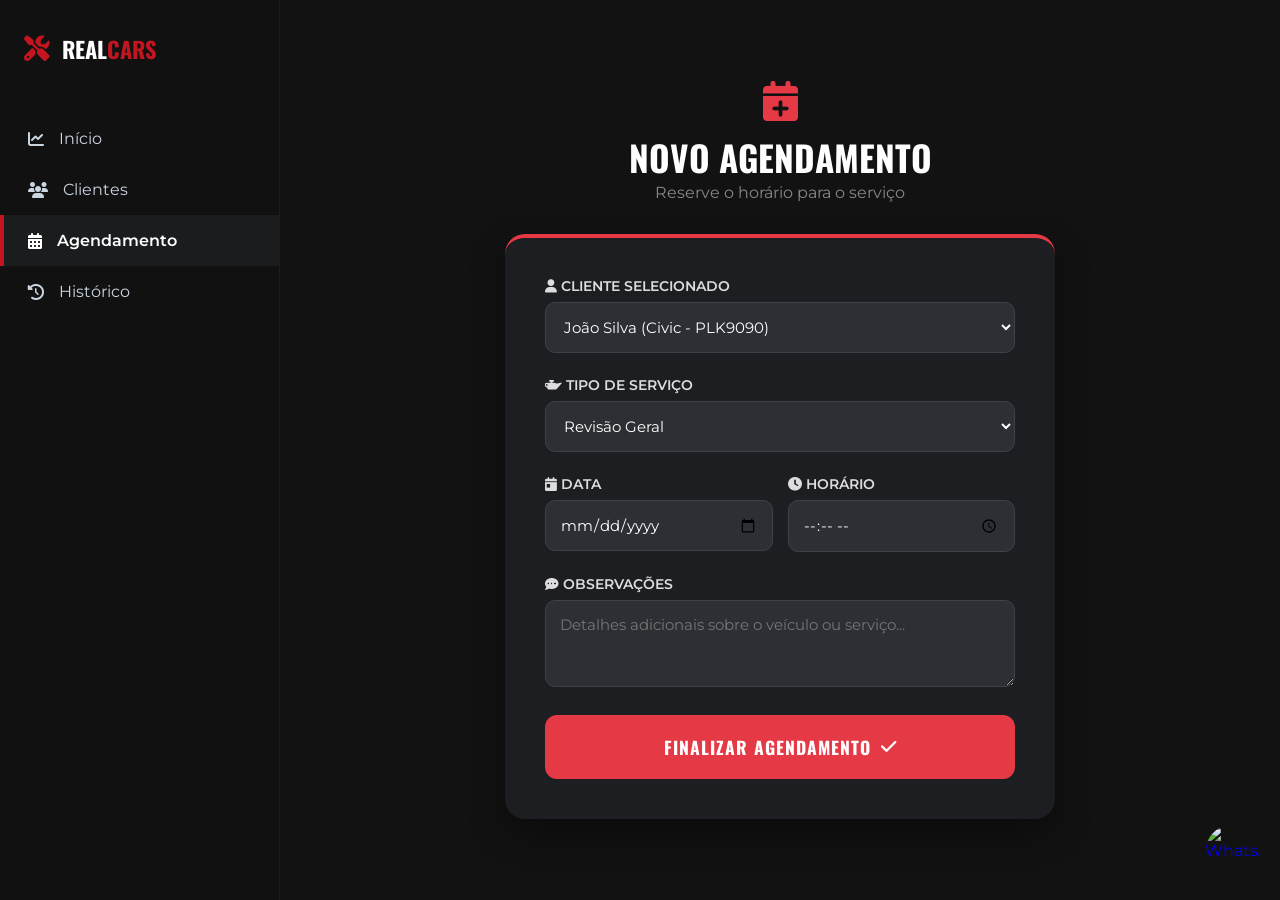
==== commit 1b47efd5: "ajustando" ====
--- a/agendamento.html
+++ b/agendamento.html
@@ -5,19 +5,14 @@
     <meta name="viewport" content="width=device-width, initial-scale=1.0">
     <title>Agendar Serviço - REAL CARS</title>
     
-    
     <link rel="stylesheet" href="sidebar.css">
-    <link rel="stylesheet" href="style.css">
     <link rel="stylesheet" href="style.css">
     <link rel="stylesheet" href="agendamento.css">
     
-    
     <link rel="stylesheet" href="https://cdnjs.cloudflare.com/ajax/libs/font-awesome/6.4.0/css/all.min.css">
-    <link href="https://fonts.googleapis.com/css2?family=Montserrat:wght@400;600&family=Oswald:wght@500;700&display=swap" rel="stylesheet">
     <link href="https://fonts.googleapis.com/css2?family=Montserrat:wght@400;600&family=Oswald:wght@500;700&display=swap" rel="stylesheet">
 </head>
 <body>
-
 
     <nav class="sidebar">
         <div class="logo-text-container">
@@ -35,27 +30,21 @@
     <main>
         <div class="agendamento-content">
             
-            
             <div class="header-page">
                 <i class="fas fa-calendar-plus header-icon"></i>
                 <h1>Novo Agendamento</h1>
-                <p>Reserve o horário para o serviço</p>
                 <p>Reserve o horário para o serviço</p>
             </div>
             
             <div class="box-agendar">
                 
-                
                 <div class="form-group">
-                    <label><i class="fas fa-user"></i> Cliente Selecionado</label>
                     <label><i class="fas fa-user"></i> Cliente Selecionado</label>
                     <select>
                         <option>João Silva (Civic - PLK9090)</option>
                         <option>Maria Oliveira (Onix - ABC1234)</option>
                         <option>Murilo Grando (Fusca - AJI6154)</option>
-                        <option>Dionatan Inhoato (BMW X% - CRFE4587)</option>
-                        <option>Athur Luiz (Brasilia - AJI154)</option>
-
+                        <option>Dionatan Inhoato (BMW X5 - CRF1514)</option>
                     </select>
                 </div>
 
@@ -66,7 +55,7 @@
                         <option>Troca de Óleo</option>
                         <option>Sistema de Freios</option>
                         <option>Suspensão</option>
-                        <option>Outros (Descrever abaixo)</option>
+                        <option>Outros</option>
                     </select>
                 </div>
 
@@ -84,13 +73,8 @@
                 <div class="form-group">
                     <label><i class="fas fa-comment-dots"></i> Observações</label>
                     <textarea rows="3" placeholder="Detalhes adicionais sobre o veículo ou serviço..."></textarea>
-                    <label><i class="fas fa-comment-dots"></i> Observações</label>
-                    <textarea rows="3" placeholder="Detalhes adicionais sobre o veículo ou serviço..."></textarea>
                 </div>
 
-                <a href="historico.html" class="btn-confirmar">
-                    FINALIZAR AGENDAMENTO <i class="fas fa-check"></i>
-                </a>
                 <a href="historico.html" class="btn-confirmar">
                     FINALIZAR AGENDAMENTO <i class="fas fa-check"></i>
                 </a>
@@ -102,11 +86,5 @@
         <img src="unnamed.jpg" class="whatsapp-float" alt="WhatsApp">
     </a>
 
-    <a href="https://wa.me/5542999809581" target="_blank">
-        <img src="unnamed.jpg" class="whatsapp-float" alt="WhatsApp">
-    </a>
-
-</body>
-</html>
 </body>
 </html>
